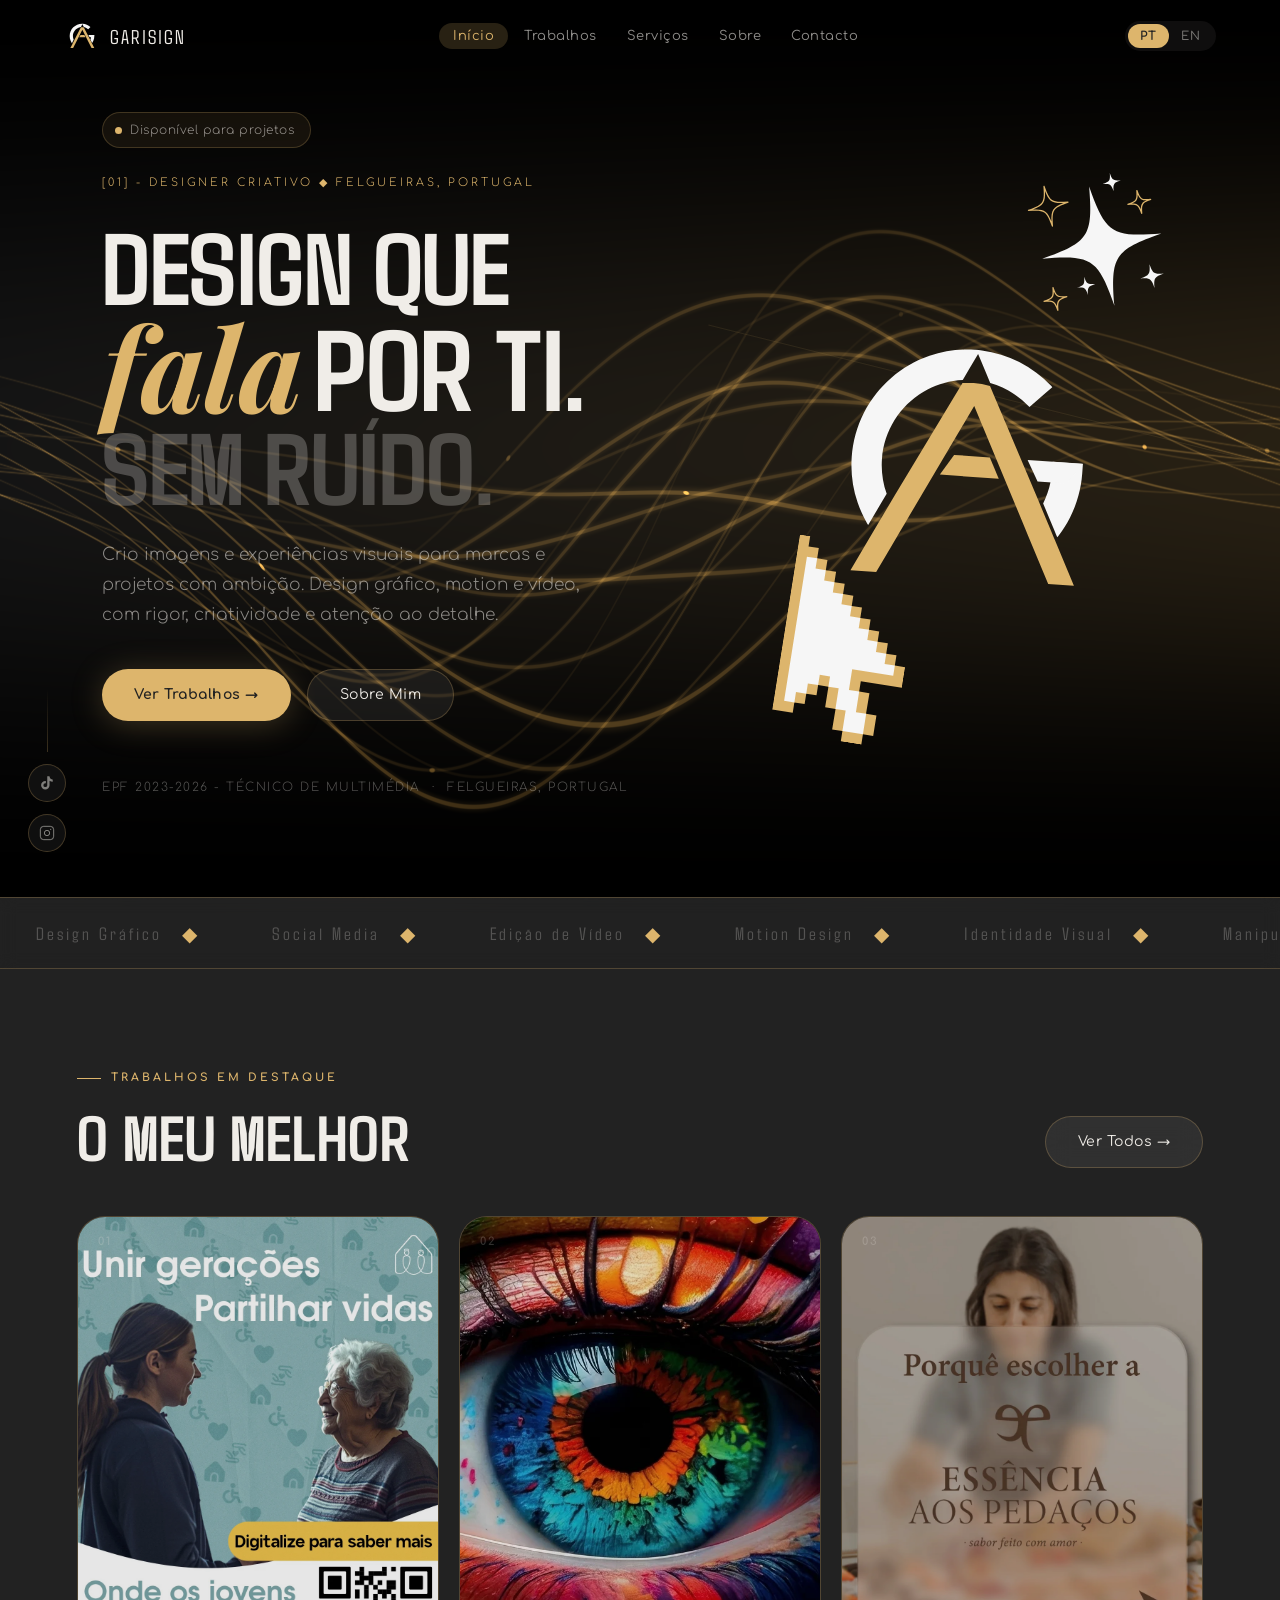
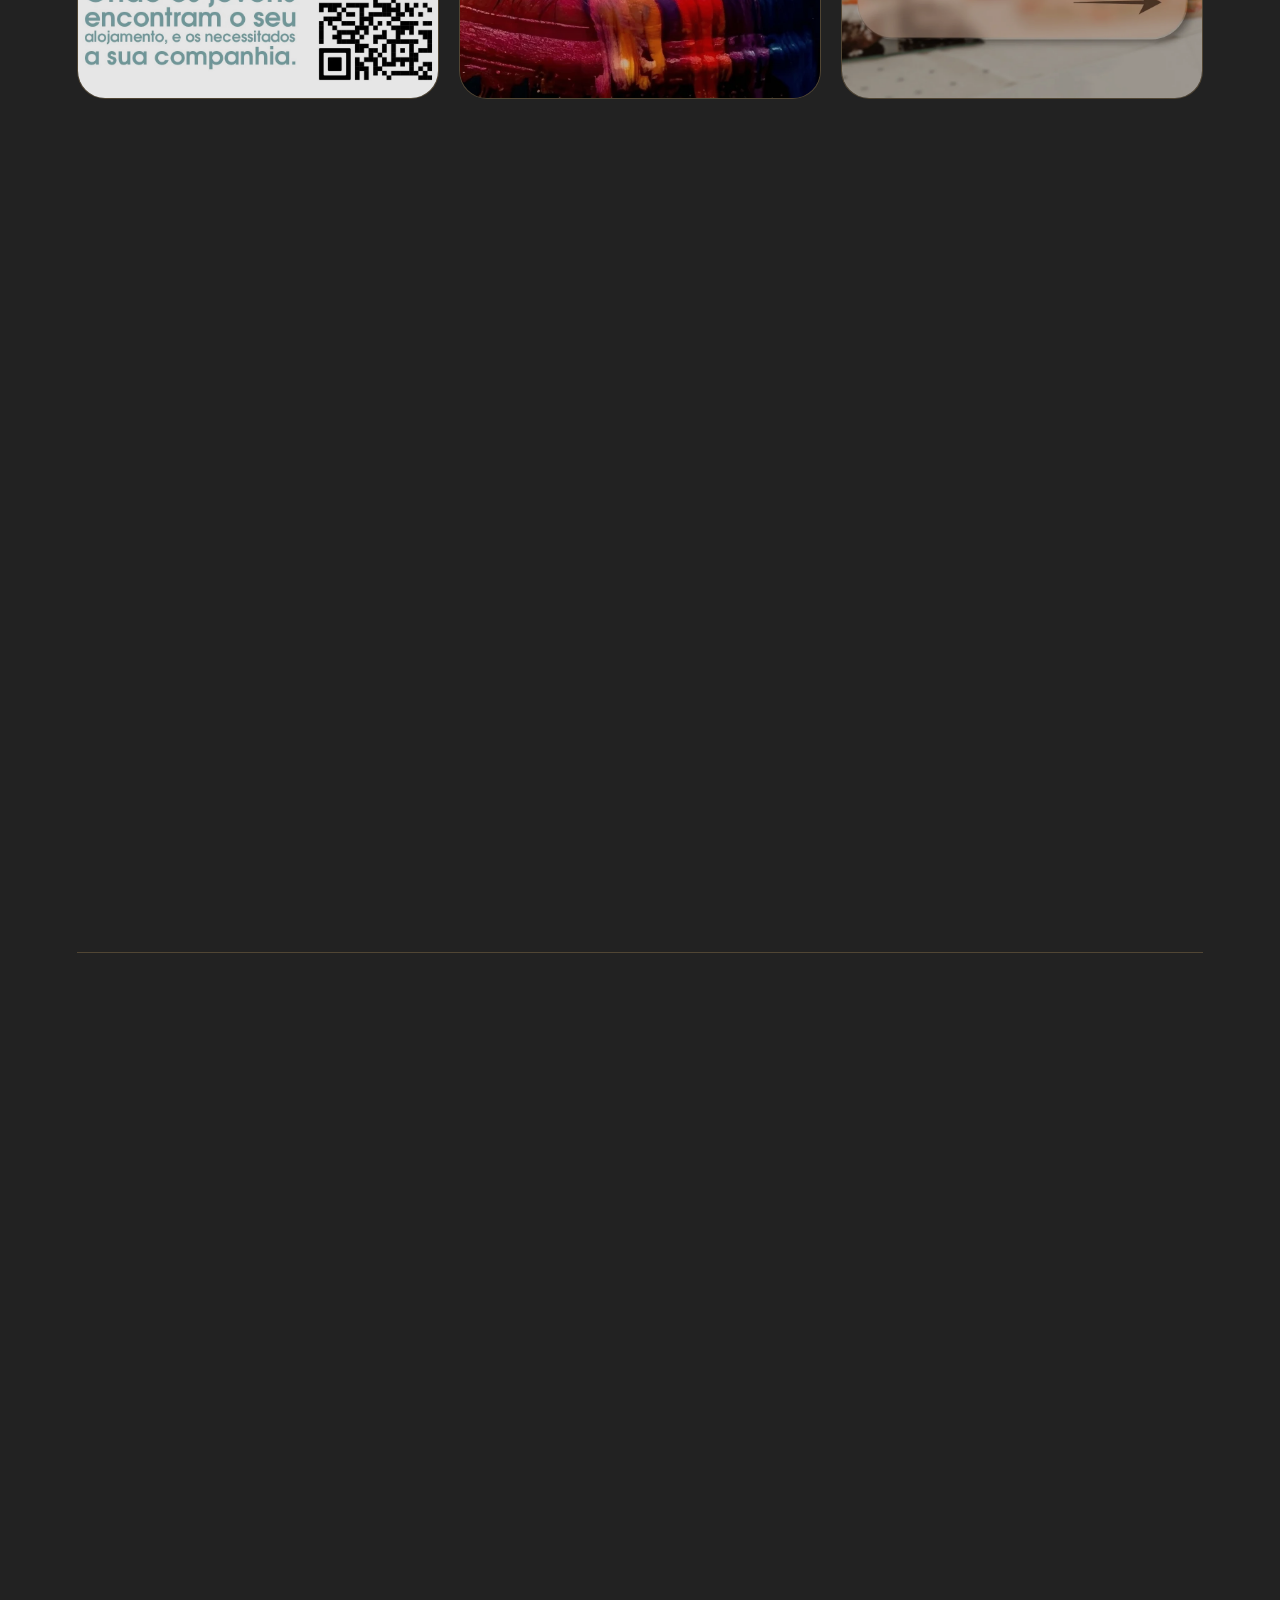
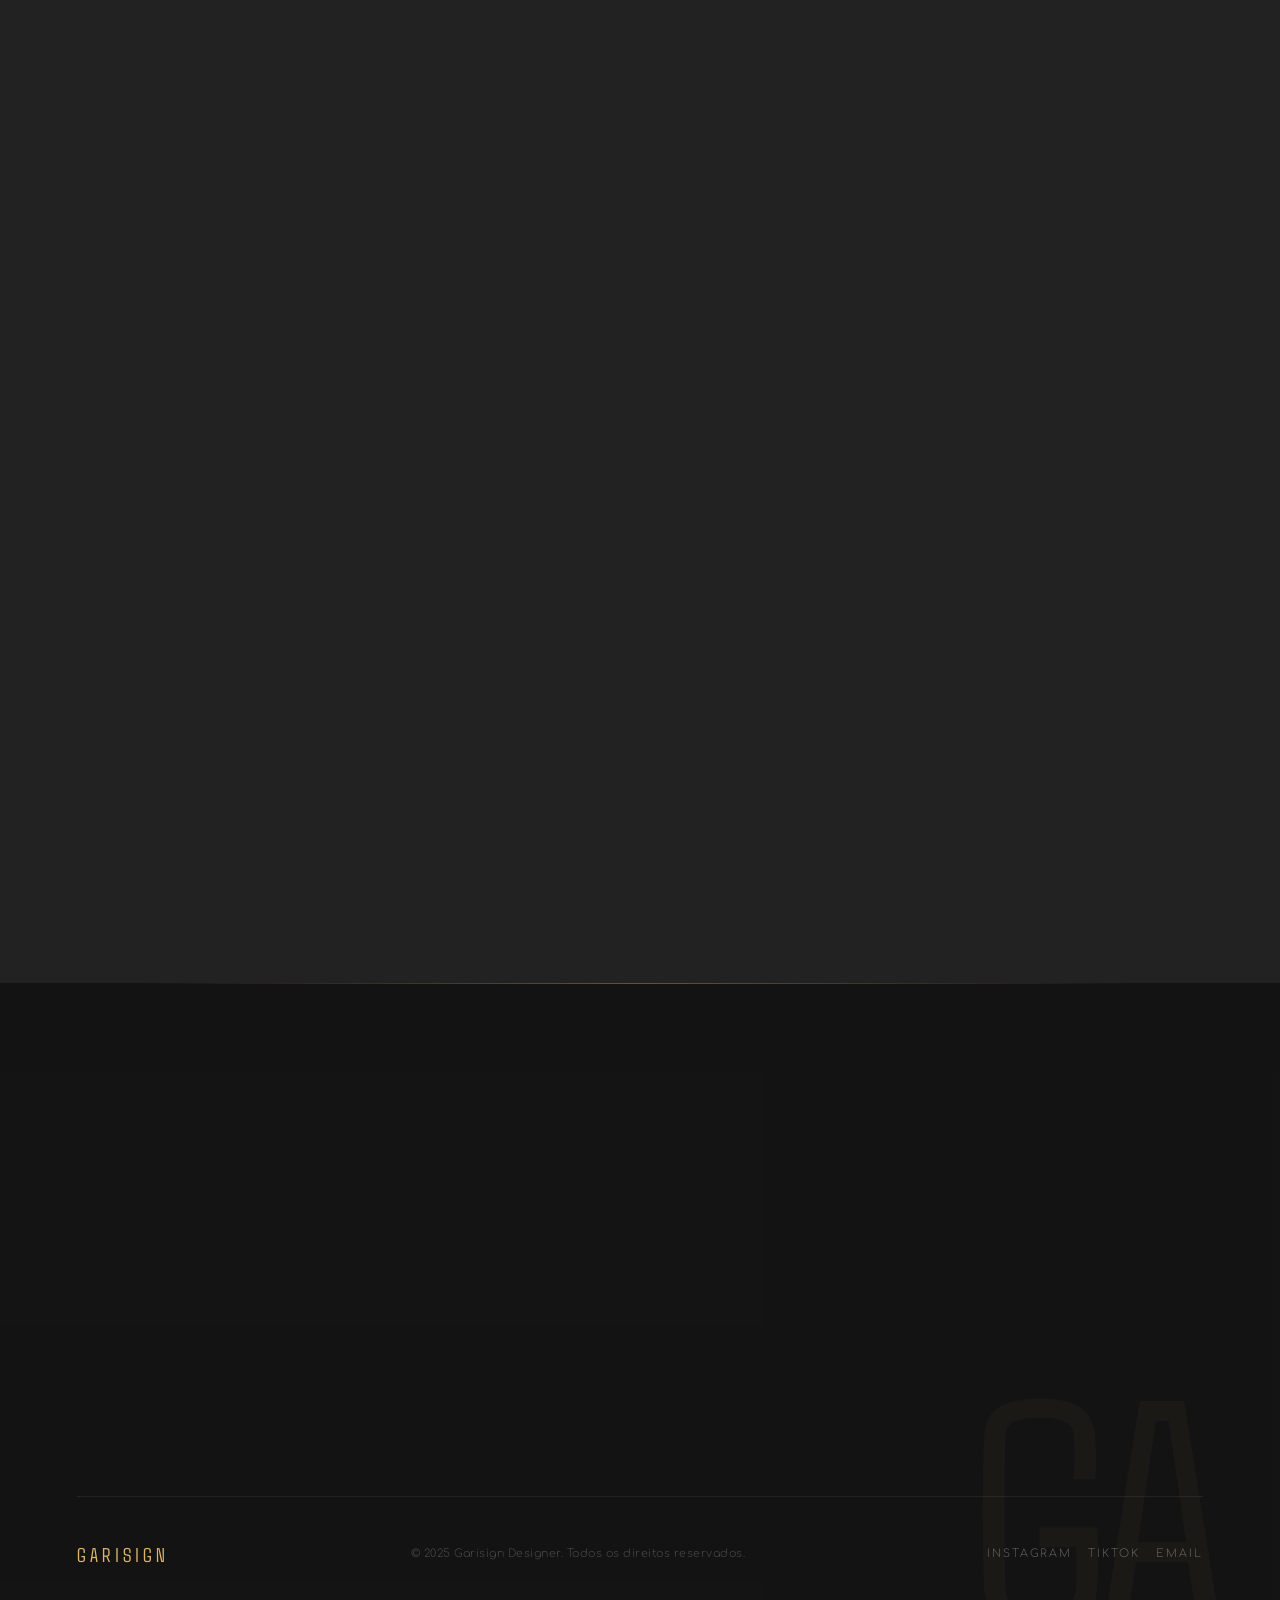
==== index.html @ 48232861 "Add files via upload" ====
<!DOCTYPE html>
<html lang="pt">
<head>
<meta charset="UTF-8">
<meta name="viewport" content="width=device-width, initial-scale=1.0">
<meta name="description" content="Portfolio profissional de Gabriel, designer criativo especializado em identidade visual, motion design, social media e edição de vídeo.">
<meta name="keywords" content="designer criativo, portfolio, motion design, social media, Felgueiras, Portugal, freelancer, Garisign">
<meta name="author" content="Gabriel — Garisign Designer">
<meta name="robots" content="index, follow">
<meta property="og:title" content="Garisign Designer — Portfolio">
<meta property="og:description" content="Portfolio profissional de Gabriel, designer criativo especializado em identidade visual, motion design, social media e edição de vídeo.">
<meta property="og:type" content="website">
<meta property="og:url" content="https://garisign.pt/">
<meta property="og:image" content="og-image.svg">
<meta property="og:locale" content="pt_PT">
<meta property="og:site_name" content="Garisign Designer">
<meta name="twitter:card" content="summary_large_image">
<meta name="twitter:title" content="Garisign Designer — Portfolio">
<meta name="twitter:description" content="Portfolio profissional de Gabriel, designer criativo especializado em identidade visual, motion design, social media e edição de vídeo.">
<meta name="twitter:image" content="og-image.svg">
<script>
  if ('scrollRestoration' in history) {
    history.scrollRestoration = 'manual';
  }
  const _garisignSectionHashes = ['#hero', '#works', '#services', '#about'];
  const _garisignReferrer = document.referrer ? new URL(document.referrer, window.location.href) : null;
  const _garisignFromAnotherPage = _garisignReferrer && _garisignReferrer.pathname !== window.location.pathname;

  if (_garisignSectionHashes.includes(window.location.hash) && _garisignFromAnotherPage) {
    window.__garisignInitialHash = window.location.hash;
  } else if (_garisignSectionHashes.includes(window.location.hash)) {
    history.replaceState(null, '', window.location.pathname + window.location.search);
  }
  window.scrollTo(0, 0);
</script>
<link rel="canonical" href="https://garisign.pt/">
<link rel="icon" type="image/svg+xml" href="img-logotipo-LOGO.svg">
<link rel="apple-touch-icon" href="img-logotipo-LOGO.svg">
<link rel="manifest" href="site.webmanifest">
<title>Garisign Designer — Portfolio</title>
<link rel="preconnect" href="https://fonts.googleapis.com">
<link rel="preconnect" href="https://fonts.gstatic.com" crossorigin>
<link href="https://fonts.googleapis.com/css2?family=Playfair+Display:ital@1&display=swap" rel="stylesheet">
<link rel="stylesheet" href="styles.css">
</head>
<body>

<!-- Scroll Progress -->
<div id="scroll-progress"></div>

<!-- Custom Cursor -->
<div id="cursor"></div>
<div id="cursor-ring"></div>

<!-- Animated BG Canvas -->
<canvas id="bg-canvas"></canvas>
<div class="noise"></div>

<!-- Splash Screen -->
<div id="splash">
  <div class="splash-logo-mark"><img src="img-logotipo-LOGO.svg" alt="Logótipo Garisign"></div>
  <div class="splash-bar-wrap"><div class="splash-bar"></div></div>
  <span class="splash-percent">0%</span>
  <span class="splash-name" data-i18n="splash.name">GARISIGN DESIGNER</span>
</div>

<!-- ------ NAV ------ -->
<nav id="navbar">
  <a href="#hero" class="nav-logo" data-hover>
    <div class="nav-logo-mark"><img src="img-logotipo-LOGO.svg" alt="Logótipo Garisign"></div>
    <span class="nav-logo-text">Garisign</span>
  </a>
  <ul class="nav-links">
    <li><a href="#hero" data-nav class="active" data-i18n="nav.home">Início</a></li>
    <li><a href="#works" data-nav data-i18n="nav.works">Trabalhos</a></li>
    <li><a href="#services" data-nav data-i18n="nav.services">Serviços</a></li>
    <li><a href="#about" data-nav data-i18n="nav.about">Sobre</a></li>
    <li><a href="contacto.html" data-nav data-i18n="nav.contact">Contacto</a></li>
  </ul>
  <div class="nav-right">
    <div class="lang-toggle">
      <button type="button" class="lang-btn active" data-lang="pt" id="btn-pt">PT</button>
      <button type="button" class="lang-btn" data-lang="en" id="btn-en">EN</button>
    </div>
    <button type="button" id="nav-toggle" class="nav-toggle" aria-label="Menu" onclick="toggleMenu()">
      <span></span><span></span><span></span>
    </button>
  </div>
</nav>

<!-- Mobile Menu -->
<div id="mobile-menu" class="mobile-menu" aria-hidden="true">
  <ul>
    <li><a href="#hero" onclick="toggleMenu()" data-i18n="nav.home">Início</a></li>
    <li><a href="#works" onclick="toggleMenu()" data-i18n="nav.works">Trabalhos</a></li>
    <li><a href="#services" onclick="toggleMenu()" data-i18n="nav.services">Serviços</a></li>
    <li><a href="#about" onclick="toggleMenu()" data-i18n="nav.about">Sobre</a></li>
    <li><a href="contacto.html" onclick="toggleMenu()" data-i18n="nav.contact">Contacto</a></li>
  </ul>
  <div class="lang-toggle">
    <button type="button" class="lang-btn active" data-lang="pt">PT</button>
    <button type="button" class="lang-btn" data-lang="en">EN</button>
  </div>
</div>

<!-- Floating Socials -->
<div class="social-float">
  <a href="https://tiktok.com/@garisign_designer" target="_blank" rel="noopener noreferrer" class="social-btn" aria-label="TikTok" data-hover>
    <svg viewBox="0 0 24 24" fill="currentColor"><path d="M19.59 6.69a4.83 4.83 0 01-3.77-4.25V2h-3.45v13.67a2.89 2.89 0 01-2.88 2.5 2.89 2.89 0 01-2.89-2.89 2.89 2.89 0 012.89-2.89c.28 0 .54.04.79.1V9.01a6.33 6.33 0 00-.79-.05 6.34 6.34 0 00-6.34 6.34 6.34 6.34 0 006.34 6.34 6.34 6.34 0 006.33-6.34V8.69a8.18 8.18 0 004.77 1.52V6.79a4.85 4.85 0 01-1-.1z"/></svg>
  </a>
  <a href="https://instagram.com/garisign.designer" target="_blank" rel="noopener noreferrer" class="social-btn" aria-label="Instagram" data-hover>
    <svg viewBox="0 0 24 24" fill="none" stroke="currentColor" stroke-width="1.5"><rect x="2" y="2" width="20" height="20" rx="5"/><circle cx="12" cy="12" r="4"/><circle cx="17.5" cy="6.5" r="1" fill="currentColor" stroke="none"/></svg>
  </a>
</div>

<!-- ------ HERO ------ -->
<section id="hero">
  <canvas id="hero-shader-canvas" aria-hidden="true"></canvas>
  <div class="hero-grid">
    <div class="hero-content">
      <div class="hero-badge reveal hero-badge-delay">
        <span class="hero-badge__dot"></span>
        <span data-i18n="hero.badge">Disponível para projetos</span>
      </div>
      <p class="hero-eyebrow reveal hero-eyebrow-delay" data-i18n="hero.eyebrow">[01] — DESIGNER CRIATIVO · FELGUEIRAS, PORTUGAL</p>
      <h1 class="hero-title">
        <div class="hero-title-line hero-title-line-1 reveal hero-title-line-1-delay" data-i18n="hero.titleLine1">Design que</div>
        <div class="hero-title-line hero-title-line-2 reveal hero-title-line-2-delay" data-i18n-html="hero.titleLine2"><span class="hero-title-italic">fala</span><span class="hero-title-regular"> por ti.</span></div>
        <div class="hero-title-line hero-title-line-3 reveal hero-title-line-3-delay" data-i18n="hero.titleLine3">sem ruído.</div>
      </h1>
      <p class="hero-desc reveal hero-desc-delay" data-i18n="hero.desc">Crio imagens e experiências visuais para marcas e projetos com ambição. Design gráfico, motion e vídeo — com rigor, criatividade e atenção ao detalhe.</p>
      <div class="hero-ctas reveal hero-ctas-delay">
        <a href="#works" class="btn-primary" data-hover data-i18n="hero.cta.works">Ver Trabalhos —</a>
        <a href="#about" class="btn-outline" data-hover data-i18n="hero.cta.about">Sobre Mim</a>
      </div>
      <div class="hero-stats reveal hero-stats-delay">
        <span data-i18n="hero.stats.distinction">EPF 2023-2026 — Técnico de Multimédia</span>
        <span class="hero-stat-separator">·</span>
        <span data-i18n="hero.stats.location">Felgueiras, Portugal</span>
      </div>
    </div>
    <div class="hero-visual reveal hero-visual-delay">
      <div class="hero-visual-wrap">
        <div class="hero-visual-line"></div>
        <div class="hero-visual-layer hero-visual-layer--large" data-hover>
          <div class="hero-layer-tilt">
            <img src="img-logotipo-LOGO.svg" alt="Logótipo Garisign" class="hero-layer-img">
          </div>
        </div>
        <div class="hero-visual-layer hero-visual-layer--medium" data-hover>
          <div class="hero-layer-tilt">
            <img src="img-outros-estrelas.svg" alt="" class="hero-layer-img" aria-hidden="true">
          </div>
        </div>
        <div class="hero-visual-layer hero-visual-layer--small" data-hover>
          <div class="hero-layer-tilt">
            <img src="img-outros-cursor.svg" alt="" class="hero-layer-img" aria-hidden="true">
          </div>
        </div>
      </div>
    </div>
  </div>
</section>

<!-- ------ MARQUEE ------ -->
<div class="marquee-section">
  <div class="marquee-track" id="marquee-track"></div>
</div>

<!-- ------ WORKS ------ -->
<section id="works">
  <div class="section-header">
    <div>
      <p class="section-label reveal"><span data-i18n="works.label">Trabalhos em Destaque</span></p>
      <h2 class="reveal reveal-delay-1" data-i18n="works.title">O Meu Melhor</h2>
    </div>
    <a href="trabalhos.html" class="btn-outline reveal reveal-delay-2" data-hover data-i18n="works.viewAll">Ver Todos →</a>
  </div>
  <div class="works-grid">
    <a href="trabalhos.html#reconge" class="work-card work-card--reconge glass-card reveal" data-hover>
      <span class="work-num">01</span>
      <img src="Reconge-Images-post 1.webp" alt="RECONGE — Identidade Visual PAP 2026" loading="lazy" class="work-img">
      <div class="work-overlay">
        <p class="work-tag">Branding · PAP 2026</p>
        <p class="work-title">RECONGE</p>
      </div>
    </a>
    <a href="trabalhos.html#crdesign" class="work-card work-card--crdesign glass-card reveal reveal-delay-1" data-hover>
      <span class="work-num">02</span>
      <img src="Website CR-img-Imagem inicial.webp" alt="CR Design — Website Institucional" loading="lazy" class="work-img">
      <div class="work-overlay">
        <p class="work-tag">Website · Freelance · 2026</p>
        <p class="work-title">CR Design</p>
      </div>
    </a>
    <a href="trabalhos.html#eap" class="work-card glass-card reveal reveal-delay-2" data-hover>
      <span class="work-num">03</span>
      <img src="EAP-Prancheta 1.webp" alt="Essência Aos Pedaços — Social Media Instagram" loading="lazy" class="work-img">
      <div class="work-overlay">
        <p class="work-tag">Social Media · Instagram</p>
        <p class="work-title">Essência Aos Pedaços</p>
      </div>
    </a>
    <a href="trabalhos.html#gallery" class="work-card glass-card reveal reveal-delay-3" data-hover>
      <span class="work-num">04</span>
      <img src="img-works-Posters  fashion e stores-natal.webp" alt="Fashion & Stores — Campanha de Natal" loading="lazy" class="work-img">
      <div class="work-overlay">
        <p class="work-tag">Fashion & Stores</p>
        <p class="work-title">Ver Galeria →</p>
      </div>
    </a>
  </div>
</section>

<!-- ------ SERVICES ------ -->
<section id="services">
  <p class="section-label reveal"><span data-i18n="services.label">O Que Faço</span></p>
  <h2 class="reveal reveal-delay-1" data-i18n="services.title">Serviços</h2>
  <div class="services-rows">
    <div class="service-row reveal">
      <span class="service-row__num">01</span>
      <h3 class="service-row__title" data-i18n="services.graphic">Design Gráfico</h3>
      <span class="service-row__arrow">→</span>
    </div>
    <div class="service-row reveal reveal-delay-1">
      <span class="service-row__num">02</span>
      <h3 class="service-row__title" data-i18n="services.social">Social Media</h3>
      <span class="service-row__arrow">→</span>
    </div>
    <div class="service-row reveal reveal-delay-2">
      <span class="service-row__num">03</span>
      <h3 class="service-row__title" data-i18n="services.video">Edição de Vídeo</h3>
      <span class="service-row__arrow">→</span>
    </div>
    <div class="service-row reveal reveal-delay-3">
      <span class="service-row__num">04</span>
      <h3 class="service-row__title" data-i18n="services.motion">Motion Design</h3>
      <span class="service-row__arrow">→</span>
    </div>
    <div class="service-row reveal">
      <span class="service-row__num">05</span>
      <h3 class="service-row__title" data-i18n="services.photo">Edição de Foto</h3>
      <span class="service-row__arrow">→</span>
    </div>
    <div class="service-row reveal reveal-delay-1">
      <span class="service-row__num">06</span>
      <h3 class="service-row__title" data-i18n="services.sports">Web Design</h3>
      <span class="service-row__arrow">→</span>
    </div>
  </div>
</section>

<!-- ------ ABOUT ------ -->
<section id="about">
  <div class="about-visual reveal">
    <div class="about-frame">
      <img class="about-monogram" src="img-logotipo-LOGO.svg" alt="Logótipo Garisign" loading="lazy">
    </div>
    <div class="about-stats">
      <div class="astat"><span class="astat-num">6+</span><span class="astat-label" data-i18n="stats.services">Serviços</span></div>
      <div class="astat"><span class="astat-num">∞</span><span class="astat-label" data-i18n="stats.creativity">Criatividade</span></div>
      <div class="astat"><span class="astat-num">100%</span><span class="astat-label" data-i18n="stats.dedication">Dedicação</span></div>
    </div>
  </div>
  <div id="about-text" class="reveal reveal-delay-2">
    <p class="section-label"><span data-i18n="about.label">Sobre Mim</span></p>
    <h2 data-i18n="about.title" data-i18n-html>Olá,<br>sou o Gabriel.</h2>
    <p style="margin-top:20px;" data-i18n="about.p1">Sou um designer português de 18 anos, formado na Escola Profissional de Felgueiras. Tenho um olho e uma paixão imensa pelo design criativo — especialmente design gráfico, social media, edição de vídeo e motion design.</p>
    <p data-i18n="about.p2">Destaco-me pela escuta ativa, respeito pelo feedback e compromisso com cada entrega.</p>
    <ul class="offer-list">
      <li><span data-i18n="about.highlight.1">Escuta ativa e comunicação profissional em cada fase</span></li>
      <li><span data-i18n="about.highlight.2">Metodologia clara e transparente, focada nos objetivos do cliente</span></li>
      <li><span data-i18n="about.highlight.3">Desde posters impactantes a identidade visual completa</span></li>
      <li><span data-i18n="about.highlight.4">Adaptabilidade a diferentes contextos e equipas</span></li>
    </ul>
    <div class="about-actions">
      <a href="sobre.html" class="btn-about-cta" data-hover data-i18n="about.more">Ver Mais Sobre Mim →</a>
    </div>
  </div>
</section>

<!-- ------ SITE FOOTER (CTA + FOOTER) ------ -->
<section class="site-footer">
  <div class="site-footer__decal">GA</div>
  <div class="site-footer__top reveal">
    <div class="site-footer__intro">
      <p class="section-label"><span data-i18n="siteFooter.label">[04] — CONTACTO</span></p>
      <h2 class="site-footer__title" data-i18n-html="siteFooter.title">Vamos criar<br>algo que<br>fica na <span class="site-footer-title-italic">memória.</span></h2>
    </div>
    <div class="site-footer__contact">
      <a href="mailto:garisign2025@gmail.com" class="site-footer__email">garisign2025@gmail.com</a>
      <p class="site-footer__text" data-i18n="siteFooter.location">Felgueiras, Portugal — disponível remotamente</p>
      <p class="site-footer__text site-footer__text--muted" data-i18n="siteFooter.areas">Design Gráfico · Motion Design · Edição de Vídeo</p>
      <a href="contacto.html" class="btn-primary" data-hover data-i18n="siteFooter.button">Ver Contacto →</a>
    </div>
  </div>
  <hr class="site-footer__separator">
  <div class="site-footer__bottom">
    <a href="index.html" class="site-footer__logo">GARISIGN</a>
    <p class="site-footer__copy" data-i18n="footer.copy">© 2025 Garisign Designer. Todos os direitos reservados.</p>
    <div class="site-footer__links">
      <a href="https://instagram.com/garisign.designer" target="_blank" rel="noopener noreferrer">INSTAGRAM</a>
      <a href="https://tiktok.com/@garisign_designer" target="_blank" rel="noopener noreferrer">TIKTOK</a>
      <a href="mailto:garisign2025@gmail.com">EMAIL</a>
    </div>
  </div>
</section>

<script src="translations.js" defer></script>
<script src="script.js" defer></script>
<script src="hero-shader.js" defer></script>
<script src="hero-drag.js" defer></script>
</body>
</html>
---- styles.css ----
/* â”€â”€ LOCAL FONTS â”€â”€ */
@font-face {
  font-family: 'Agdasima';
  src: url('Agdasima-Regular.ttf') format('truetype');
  font-weight: 400;
  font-style: normal;
  font-display: swap;
}
@font-face {
  font-family: 'Agdasima';
  src: url('Agdasima-Bold.ttf') format('truetype');
  font-weight: 700;
  font-style: normal;
  font-display: swap;
}
@font-face {
  font-family: 'Comfortaa';
  src: url('Comfortaa-Light.ttf') format('truetype');
  font-weight: 300;
  font-style: normal;
  font-display: swap;
}
@font-face {
  font-family: 'Comfortaa';
  src: url('Comfortaa-Regular.ttf') format('truetype');
  font-weight: 400;
  font-style: normal;
  font-display: swap;
}
@font-face {
  font-family: 'Comfortaa';
  src: url('Comfortaa-Medium.ttf') format('truetype');
  font-weight: 500;
  font-style: normal;
  font-display: swap;
}
@font-face {
  font-family: 'Comfortaa';
  src: url('Comfortaa-Bold.ttf') format('truetype');
  font-weight: 700;
  font-style: normal;
  font-display: swap;
}

  /* â”€â”€ RESET & BASE â”€â”€ */
  *, *::before, *::after { box-sizing: border-box; margin: 0; padding: 0; }
  :root {
    --cream: #f0ede8;
    --gold: #ddb56c;
    --gold-dim: rgba(221,181,108,0.18);
    --gold-glow: rgba(221,181,108,0.35);
    --dark: #222222;
    --dark-mid: #2e2e2e;
    --glass: rgba(34,34,34,0.45);
    --glass-light: rgba(240,237,232,0.07);
    --glass-border: rgba(221,181,108,0.25);
    --glass-border-hover: rgba(221,181,108,0.55);
    --radius: 18px;
    --radius-lg: 28px;
    --nav-h: 72px;
    --transition: 0.4s cubic-bezier(0.16,1,0.3,1);
    scroll-behavior: smooth;
  }
  html { font-size: 16px; cursor: none; }
  body {
    background: var(--dark);
    color: var(--cream);
    font-family: 'Comfortaa', sans-serif;
    font-weight: 300;
    line-height: 1.7;
    overflow-x: hidden;
  }
  ::selection { background: var(--gold); color: var(--dark); }

  /* â”€â”€ SCROLL PROGRESS â”€â”€ */
  #scroll-progress {
    position: fixed; top: 0; left: 0; height: 2px;
    background: linear-gradient(90deg, var(--gold), #f0c070);
    z-index: 9999; width: 0%; transition: width 0.1s linear;
    box-shadow: 0 0 8px var(--gold-glow);
  }

  /* â”€â”€ CUSTOM CURSOR â”€â”€ */
  #cursor, #cursor-ring {
    position: fixed; border-radius: 50%; pointer-events: none;
    z-index: 9998; transform: translate(-50%,-50%);
    transition: opacity 0.3s;
  }
  #cursor {
    width: 10px; height: 10px;
    background: var(--gold);
    box-shadow: 0 0 10px var(--gold-glow);
    transition: transform 0.08s linear, opacity 0.3s, width 0.2s, height 0.2s, background 0.2s;
  }
  #cursor-ring {
    width: 36px; height: 36px;
    border: 1.5px solid var(--gold);
    opacity: 0.5;
    transition: transform 0.18s cubic-bezier(0.16,1,0.3,1), opacity 0.3s, width 0.25s, height 0.25s;
  }
  body.cursor-hover #cursor { width: 16px; height: 16px; background: var(--gold); }
  body.cursor-hover #cursor-ring { width: 56px; height: 56px; opacity: 0.3; }

  /* â”€â”€ ANIMATED BACKGROUND â”€â”€ */
  #bg-canvas {
    position: fixed; inset: 0; z-index: 0;
    pointer-events: none;
  }

  /* â”€â”€ NOISE OVERLAY â”€â”€ */
  .noise {
    position: fixed; inset: 0; z-index: 1; pointer-events: none;
    background-image: url("data:image/svg+xml,%3Csvg viewBox='0 0 256 256' xmlns='http://www.w3.org/2000/svg'%3E%3Cfilter id='noise'%3E%3CfeTurbulence type='fractalNoise' baseFrequency='0.9' numOctaves='4' stitchTiles='stitch'/%3E%3C/filter%3E%3Crect width='100%25' height='100%25' filter='url(%23noise)' opacity='0.04'/%3E%3C/svg%3E");
    opacity: 0.45;
  }

  /* â”€â”€ SPLASH â”€â”€ */
  #splash {
    position: fixed; inset: 0; z-index: 9997;
    background: var(--dark);
    display: flex; flex-direction: column; align-items: center; justify-content: center; gap: 18px;
    transition: opacity 0.7s var(--transition), visibility 0.7s;
  }
  #splash.gone { opacity: 0; visibility: hidden; pointer-events: none; }
  .splash-logo-mark {
    width: 80px; height: 80px;
    display: flex; align-items: center; justify-content: center;
    position: relative;
    animation: splash-logo-reveal 1.1s cubic-bezier(0.16,1,0.3,1) forwards;
    opacity: 0;
    transform: translateY(14px) scale(0.88);
    margin-bottom: 10px;
  }
  .splash-logo-mark::before {
    content: '';
    position: absolute;
    width: 128px; height: 128px;
    border-radius: 50%;
    background: radial-gradient(circle, rgba(221,181,108,0.34) 0%, rgba(221,181,108,0.16) 34%, rgba(221,181,108,0) 68%);
    filter: blur(8px);
    opacity: 0;
    transform: scale(0.72);
    animation: splash-glow 1.8s 0.18s ease-in-out infinite alternate;
  }
  .splash-logo-mark span {
    font-family: 'Agdasima', sans-serif;
    font-size: 28px; color: var(--gold); letter-spacing: 2px;
  }
  @keyframes splash-logo-reveal {
    0% { opacity: 0; transform: translateY(18px) scale(0.82); filter: blur(10px); }
    58% { opacity: 1; transform: translateY(-3px) scale(1.035); filter: blur(0); }
    100% { opacity: 1; transform: translateY(0) scale(1); filter: blur(0); }
  }
  @keyframes splash-glow {
    from { opacity: 0.48; transform: scale(0.78); }
    to { opacity: 0.88; transform: scale(1); }
  }
  .splash-bar-wrap {
    width: 200px; height: 1px; background: rgba(240,237,232,0.12); border-radius: 2px; overflow: hidden;
  }
  .splash-bar {
    height: 100%; width: 0%; background: var(--gold);
    transition: width 0.12s linear;
  }
  .splash-percent {
    min-height: 15px;
    font-family: 'Comfortaa', sans-serif;
    font-size: 11px;
    font-weight: 600;
    letter-spacing: 2px;
    color: rgba(221,181,108,0.72);
    font-variant-numeric: tabular-nums;
  }
  .splash-name {
    font-family: 'Agdasima', sans-serif; text-transform: uppercase; letter-spacing: 5px; font-size: 13px; color: rgba(240,237,232,0.35);
    animation: splash-name-reveal 0.9s 0.42s cubic-bezier(0.16,1,0.3,1) both;
  }
  @keyframes splash-name-reveal {
    from { opacity: 0; transform: translateY(8px); letter-spacing: 8px; }
    to { opacity: 1; transform: translateY(0); letter-spacing: 5px; }
  }

  /* â”€â”€ NAV â”€â”€ */
  nav {
    position: fixed; top: 0; left: 0; right: 0;
    height: var(--nav-h); z-index: 100;
    display: flex; align-items: center; justify-content: space-between;
    padding: 0 clamp(24px, 5vw, 72px);
    transition: background 0.5s, backdrop-filter 0.5s, border-color 0.5s;
    border-bottom: 1px solid transparent;
  }
  nav.scrolled {
    background: rgba(34,34,34,0.75);
    backdrop-filter: blur(24px) saturate(160%);
    -webkit-backdrop-filter: blur(24px) saturate(160%);
    border-color: var(--glass-border);
  }
  .nav-logo { display: flex; align-items: center; gap: 10px; text-decoration: none; }
  .nav-logo-mark {
    width: 36px; height: 36px;
    display: flex; align-items: center; justify-content: center;
    font-family: 'Agdasima', sans-serif; font-size: 14px; color: var(--gold); letter-spacing: 1px;
  }
  .nav-logo-mark img {
    width: 32px; height: 32px; object-fit: contain;
  }
  .nav-logo-text {
    font-family: 'Agdasima', sans-serif; font-size: 20px;
    text-transform: uppercase; color: var(--cream); letter-spacing: 2px;
  }
  .nav-links { display: flex; list-style: none; gap: 2px; }
  .nav-links a {
    text-decoration: none; color: rgba(240,237,232,0.6); font-size: 13px; font-weight: 400;
    letter-spacing: 0.5px; padding: 6px 14px; border-radius: 40px;
    transition: color 0.3s, background 0.3s;
  }
  .nav-links a:hover, .nav-links a.active { color: var(--gold); background: var(--gold-dim); }
  .nav-right { display: flex; align-items: center; gap: 16px; }
  .lang-toggle { display: flex; background: rgba(240,237,232,0.06); border-radius: 40px; padding: 3px; }
  .lang-btn {
    background: none; border: none; cursor: pointer; color: rgba(240,237,232,0.5);
    font-family: 'Comfortaa', sans-serif; font-size: 12px; font-weight: 400;
    padding: 5px 12px; border-radius: 40px; letter-spacing: 1px;
    transition: background 0.25s, color 0.25s;
  }
  .lang-btn.active { background: var(--gold); color: var(--dark); font-weight: 600; }
  .nav-toggle {
    display: none; background: none; border: none; cursor: pointer;
    flex-direction: column; gap: 5px; padding: 4px;
  }
  .nav-toggle span, .nav-toggle::before, .nav-toggle::after {
    content: ''; display: block; width: 22px; height: 1.5px; background: var(--cream);
    border-radius: 2px; transition: var(--transition);
  }

  /* â”€â”€ MOBILE MENU â”€â”€ */
  .mobile-menu {
    position: fixed; inset: 0; z-index: 99;
    background: rgba(34,34,34,0.97); backdrop-filter: blur(32px);
    display: flex; flex-direction: column; align-items: center; justify-content: center;
    opacity: 0; visibility: hidden; transition: opacity 0.4s, visibility 0.4s;
  }
  .mobile-menu.open { opacity: 1; visibility: visible; }
  .mobile-menu ul { list-style: none; text-align: center; }
  .mobile-menu a {
    font-family: 'Agdasima', sans-serif; font-size: clamp(40px,8vw,64px);
    text-transform: uppercase; letter-spacing: 4px; color: var(--cream); text-decoration: none;
    display: block; padding: 10px 0;
    transition: color 0.3s, letter-spacing 0.3s;
  }
  .mobile-menu a:hover { color: var(--gold); letter-spacing: 8px; }

  /* â”€â”€ SOCIAL FLOAT â”€â”€ */
  .social-float {
    position: fixed; left: 28px; bottom: 48px; z-index: 50;
    display: flex; flex-direction: column; gap: 12px;
    align-items: center;
  }
  .social-float::before {
    content: ''; display: block; width: 1px; height: 64px;
    background: linear-gradient(180deg, transparent, var(--glass-border));
  }
  .social-btn {
    width: 38px; height: 38px; border-radius: 50%;
    background: var(--glass); border: 1px solid var(--glass-border);
    backdrop-filter: blur(12px); display: flex; align-items: center; justify-content: center;
    color: rgba(240,237,232,0.5); text-decoration: none;
    transition: color 0.3s, border-color 0.3s, background 0.3s, transform 0.3s;
  }
  .social-btn:hover { color: var(--gold); border-color: var(--gold); transform: translateY(-3px); background: var(--gold-dim); }
  .social-btn svg { width: 16px; height: 16px; }

  /* â”€â”€ SECTIONS SHARED â”€â”€ */
  section { position: relative; z-index: 2; }
  .section-label {
    font-size: 11px; font-weight: 600; letter-spacing: 3px; text-transform: uppercase;
    color: var(--gold); margin-bottom: 16px; display: flex; align-items: center; gap: 10px;
  }
  .section-label::before { content: ''; display: block; width: 24px; height: 1px; background: var(--gold); }

  /* â”€â”€ HERO â”€â”€ */
  #hero {
    position: relative;
    overflow: hidden;
    min-height: calc(100svh - var(--nav-h));
    display: grid; align-items: center;
    padding: calc(var(--nav-h) + 40px) clamp(24px,8vw,120px) 100px;
  }

  #hero-shader-canvas {
    position: absolute;
    inset: 0;
    width: 100%;
    height: 100%;
    z-index: 0;
    pointer-events: none;
    display: block;
  }

  #hero .hero-grid {
    position: relative;
    z-index: 1;
  }

  .hero-grid {
    display: grid;
    grid-template-columns: minmax(0, 1.2fr) minmax(0, 0.8fr);
    gap: 64px;
    align-items: center;
  }

  .hero-content {
    max-width: 700px;
    text-align: left;
  }

  .hero-eyebrow {
    font-size: 11px;
    letter-spacing: 3px;
    text-transform: uppercase;
    color: var(--gold);
    opacity: 0;
    transform: translateY(24px);
    will-change: transform, opacity;
    line-height: 1.2;
  }

  .hero-title {
    margin-top: 28px;
    display: flex;
    flex-direction: column;
    gap: 0;
  }

  .hero-title-line {
    font-family: 'Agdasima', sans-serif;
    text-transform: uppercase;
    line-height: 0.92;
    letter-spacing: -0.5px;
    margin: 0;
    opacity: 0;
    transform: translateY(24px);
    will-change: transform, opacity;
  }

  .hero-title-line-1 {
    font-size: clamp(64px, 8vw, 120px);
    color: var(--cream);
  }

  .hero-title-line-2 {
    font-size: clamp(72px, 9vw, 130px);
    display: flex;
    flex-wrap: wrap;
    gap: 12px;
  }

  .hero-title-italic {
    font-family: 'Playfair Display', serif;
    font-style: italic;
    text-transform: none;
    color: var(--gold);
  }

  .hero-title-regular {
    font-family: 'Agdasima', sans-serif;
    text-transform: uppercase;
    color: var(--cream);
  }

  .hero-title-line-3 {
    font-size: clamp(64px, 8vw, 120px);
    color: rgba(240,237,232,0.25);
  }

  .hero-desc {
    font-size: clamp(14px, 1.4vw, 17px);
    line-height: 1.75;
    color: rgba(240,237,232,0.55);
    max-width: 480px;
    margin-top: 28px;
    opacity: 0;
    transform: translateY(24px);
    will-change: transform, opacity;
  }

  .hero-ctas {
    margin-top: 40px;
    display: flex;
    gap: 16px;
    flex-wrap: wrap;
    align-items: flex-start;
    opacity: 0;
    transform: translateY(24px);
    will-change: transform, opacity;
  }

  .hero-stats {
    margin-top: 56px;
    display: flex;
    flex-wrap: wrap;
    align-items: center;
    gap: 12px;
    color: rgba(240,237,232,0.35);
    font-size: 12px;
    letter-spacing: 1.5px;
    text-transform: uppercase;
    opacity: 0;
    transform: translateY(24px);
    will-change: transform, opacity;
  }

  .hero-stat-separator {
    display: inline-flex;
    color: rgba(240,237,232,0.35);
  }

  .hero-visual {
    position: relative;
    min-height: 520px;
    width: 100%;
    display: grid;
    place-items: center;
    opacity: 0;
    transform: translateX(24px);
    will-change: transform, opacity;
    transition: opacity 0.7s var(--transition), transform 0.7s var(--transition);
  }

  .hero-visual-wrap {
    position: relative;
    width: 100%;
    height: 100%;
    perspective: 900px;
    display: grid;
    place-items: center;
    animation: rotate-slow 8s ease-in-out infinite alternate;
  }

  .hero-visual-line {
    position: absolute;
    top: 38%;
    left: -18%;
    width: 140%;
    height: 1px;
    background: rgba(221,181,108,0.1);
    transform: rotate(14deg);
    pointer-events: none;
  }

  .hero-visual-layer {
    position: absolute;
    cursor: grab;
    transition: filter 0.3s;
  }

  .hero-visual-layer:hover {
    filter: drop-shadow(0 0 14px rgba(221,181,108,0.45));
  }

  .hero-visual-layer.is-dragging {
    cursor: grabbing !important;
    filter: drop-shadow(0 0 28px rgba(221,181,108,0.65)) !important;
  }

  .hero-visual-layer--large {
    width: 300px;
    height: 300px;
    top: 52%;
    left: 48%;
    transform: translate(-50%, -50%) rotate(4deg);
    animation: float-slow 10s ease-in-out infinite alternate;
    cursor: pointer;
  }

  .hero-visual-layer--medium {
    width: 175px;
    height: 175px;
    top: 9%;
    left: 80%;
    transform: translate(-50%, -50%) rotate(-12deg);
    animation: float-medium 8s ease-in-out infinite alternate;
    cursor: pointer;
  }

  .hero-visual-layer--small {
    width: 125px;
    height: 200px;
    top: 86%;
    left: 18%;
    transform: translate(-50%, -50%) rotate(9deg);
    animation: float-fast 6s ease-in-out infinite alternate;
    cursor: pointer;
  }

  .hero-layer-tilt {
    width: 100%;
    height: 100%;
    transition: transform 0.35s cubic-bezier(0.23, 1, 0.32, 1);
  }

  .hero-layer-img {
    width: 100%;
    height: 100%;
    display: block;
    object-fit: contain;
    pointer-events: none;
    user-select: none;
  }

  .hero-eyebrow-delay { transition-delay: 1.9s; }
  .hero-title-line-1-delay { transition-delay: 2.1s; }
  .hero-title-line-2-delay { transition-delay: 2.25s; }
  .hero-title-line-3-delay { transition-delay: 2.4s; }
  .hero-desc-delay { transition-delay: 2.6s; }
  .hero-ctas-delay { transition-delay: 2.8s; }
  .hero-stats-delay { transition-delay: 3s; }
  .hero-visual-delay { transition-delay: 2.2s; }

  /* â”€â”€ HERO BADGE â”€â”€ */
  .hero-badge {
    display: inline-flex;
    align-items: center;
    gap: 8px;
    padding: 7px 16px 7px 12px;
    border-radius: 40px;
    background: rgba(221,181,108,0.08);
    border: 1px solid rgba(221,181,108,0.22);
    font-size: 12px;
    color: rgba(240,237,232,0.6);
    letter-spacing: 0.5px;
    margin-bottom: 28px;
    opacity: 0;
    transform: translateY(24px);
    will-change: transform, opacity;
  }
  .hero-badge__dot {
    width: 7px; height: 7px; border-radius: 50%;
    background: var(--gold); flex-shrink: 0;
    animation: pulse-dot 2.4s ease-in-out infinite;
  }
  @keyframes pulse-dot {
    0%, 100% { opacity: 1; box-shadow: 0 0 0 0 rgba(221,181,108,0.5); }
    60% { opacity: 0.7; box-shadow: 0 0 0 5px rgba(221,181,108,0); }
  }
  .hero-badge-delay { transition-delay: 1.75s; }

  .reveal.visible { opacity: 1; transform: translateY(0) translateX(0); }

  @keyframes float-slow {
    from { transform: translate(calc(-50% + var(--drag-x, 0px)), calc(-50% + var(--drag-y, 0px))) rotate(4deg) translateY(-8px); }
    to   { transform: translate(calc(-50% + var(--drag-x, 0px)), calc(-50% + var(--drag-y, 0px))) rotate(4deg) translateY(10px); }
  }

  @keyframes float-medium {
    from { transform: translate(calc(-50% + var(--drag-x, 0px)), calc(-50% + var(--drag-y, 0px))) rotate(-12deg) translateY(-10px); }
    to   { transform: translate(calc(-50% + var(--drag-x, 0px)), calc(-50% + var(--drag-y, 0px))) rotate(-12deg) translateY(12px); }
  }

  @keyframes float-fast {
    from { transform: translate(calc(-50% + var(--drag-x, 0px)), calc(-50% + var(--drag-y, 0px))) rotate(9deg) translateY(-12px); }
    to   { transform: translate(calc(-50% + var(--drag-x, 0px)), calc(-50% + var(--drag-y, 0px))) rotate(9deg) translateY(14px); }
  }

  @keyframes rotate-slow {
    from { transform: rotate(-1deg); }
    to { transform: rotate(1deg); }
  }

  @media (max-width: 860px) {
    .hero-grid {
      grid-template-columns: 1fr;
    }

    .hero-visual {
      order: -1;
      min-height: 200px;
      height: 200px;
      margin-bottom: 32px;
    }

    .hero-visual-layer--large,
    .hero-visual-layer--medium,
    .hero-visual-layer--small {
      opacity: 0.8;
    }

    .hero-stats {
      gap: 8px;
    }
  }

  /* â”€â”€ BUTTONS â”€â”€ */
  .btn-primary {
    display: inline-flex; align-items: center; gap: 10px;
    padding: 14px 32px; min-height: 44px; border-radius: 60px;
    background: var(--gold); color: var(--dark);
    font-family: 'Comfortaa', sans-serif; font-weight: 600; font-size: 14px; letter-spacing: 0.5px;
    text-decoration: none; border: none; cursor: pointer;
    transition: transform 0.3s, box-shadow 0.3s, background 0.3s;
    box-shadow: 0 4px 32px rgba(221,181,108,0.25);
  }
  .btn-primary:hover { transform: translateY(-2px); box-shadow: 0 8px 48px rgba(221,181,108,0.4); background: #e8c47a; }
  .btn-outline {
    display: inline-flex; align-items: center; gap: 10px;
    padding: 13px 32px; min-height: 44px; border-radius: 60px;
    background: var(--glass-light); border: 1px solid var(--glass-border);
    backdrop-filter: blur(12px); color: var(--cream);
    font-family: 'Comfortaa', sans-serif; font-weight: 400; font-size: 14px; letter-spacing: 0.5px;
    text-decoration: none; cursor: pointer;
    transition: border-color 0.3s, background 0.3s, transform 0.3s;
  }
  .btn-outline:hover { border-color: var(--gold); background: var(--gold-dim); transform: translateY(-2px); }

  .about-actions .btn-primary {
    padding: 16px 38px;
  }

  /* â”€â”€ ABOUT SECTION â€” HERO CTA â”€â”€ */
  .btn-about-cta {
    display: inline-flex;
    align-items: center;
    gap: 12px;
    padding: 22px 52px;
    border-radius: 60px;
    background: var(--gold);
    color: var(--dark);
    font-family: 'Comfortaa', sans-serif;
    font-weight: 700;
    font-size: 17px;
    letter-spacing: 0.3px;
    text-decoration: none;
    border: none;
    cursor: pointer;
    position: relative;
    overflow: hidden;
    box-shadow:
      0 0 0 0 rgba(221,181,108,0.55),
      0 10px 50px rgba(221,181,108,0.38);
    animation: about-cta-pulse 2.8s ease-in-out infinite;
    transition: transform 0.35s cubic-bezier(0.34,1.56,0.64,1),
                box-shadow 0.35s,
                background 0.3s;
  }

  .btn-about-cta::before {
    content: '';
    position: absolute;
    top: 0;
    left: -80%;
    width: 55%;
    height: 100%;
    background: linear-gradient(90deg, transparent, rgba(255,255,255,0.3), transparent);
    animation: about-cta-shimmer 3.2s ease-in-out infinite;
    pointer-events: none;
  }

  .btn-about-cta:hover {
    transform: translateY(-4px) scale(1.03);
    background: #e8c47a;
    box-shadow:
      0 0 0 10px rgba(221,181,108,0.1),
      0 20px 70px rgba(221,181,108,0.55);
  }

  .btn-about-cta:focus-visible {
    outline: 2px solid var(--gold);
    outline-offset: 4px;
  }

  .btn-about-cta:active {
    transform: scale(0.97) translateY(0);
  }

  @keyframes about-cta-pulse {
    0%, 100% {
      box-shadow:
        0 0 0 0 rgba(221,181,108,0.5),
        0 10px 50px rgba(221,181,108,0.35);
    }
    50% {
      box-shadow:
        0 0 0 14px rgba(221,181,108,0),
        0 10px 50px rgba(221,181,108,0.55);
    }
  }

  @keyframes about-cta-shimmer {
    0%     { left: -80%; }
    55%, 100% { left: 130%; }
  }

  .site-footer {
    position: relative;
    overflow: hidden;
    background: rgba(20,20,20,0.95);
    padding: clamp(80px, 10vw, 140px) clamp(24px, 6vw, 100px) 48px;
  }

  .site-footer::before {
    content: '';
    position: absolute;
    top: 0;
    left: 50%;
    transform: translateX(-50%);
    width: calc(100% - 48px);
    max-width: 1000px;
    height: 1px;
    background: linear-gradient(90deg, transparent, rgba(221,181,108,0.4), transparent);
    pointer-events: none;
  }

  .site-footer__decal {
    position: absolute;
    bottom: -40px;
    right: clamp(24px, 5vw, 80px);
    font-family: 'Agdasima', sans-serif;
    font-size: clamp(200px, 25vw, 340px);
    color: rgba(221,181,108,0.04);
    pointer-events: none;
    user-select: none;
    line-height: 1;
    letter-spacing: -10px;
  }

  .site-footer__top {
    display: grid;
    grid-template-columns: repeat(2, minmax(0, 1fr));
    gap: 48px;
    position: relative;
    z-index: 1;
  }

  .site-footer__intro {
    max-width: 640px;
  }

  .site-footer__title {
    font-family: 'Agdasima', sans-serif;
    text-transform: uppercase;
    font-size: clamp(48px, 6vw, 96px);
    line-height: 0.95;
    color: var(--cream);
    margin: 18px 0 0;
    word-break: break-word;
  }

  .site-footer-title-italic {
    font-family: 'Playfair Display', serif;
    font-style: italic;
    color: var(--gold);
  }

  .site-footer__contact {
    display: flex;
    flex-direction: column;
    justify-content: center;
    gap: 16px;
    position: relative;
    z-index: 1;
  }

  .site-footer__email {
    font-size: 15px;
    color: var(--gold);
    font-weight: 600;
    text-decoration: none;
  }

  .site-footer__email:hover {
    text-decoration: underline;
  }

  .site-footer__text {
    margin: 0;
    font-size: 13px;
    line-height: 1.8;
    color: rgba(240,237,232,0.45);
  }

  .site-footer__text--muted {
    color: rgba(240,237,232,0.35);
  }

  .site-footer__separator {
    width: 100%;
    height: 1px;
    margin: 56px 0 40px;
    border: none;
    background: rgba(240,237,232,0.07);
  }

  .site-footer__bottom {
    display: flex;
    align-items: center;
    justify-content: space-between;
    flex-wrap: wrap;
    gap: 16px;
    position: relative;
    z-index: 1;
  }

  .site-footer__logo {
    font-family: 'Agdasima', sans-serif;
    font-size: 20px;
    letter-spacing: 4px;
    color: var(--gold);
    text-decoration: none;
  }

  .site-footer__copy {
    margin: 0;
    font-size: 11px;
    color: rgba(240,237,232,0.25);
    letter-spacing: 0.5px;
  }

  .site-footer__links {
    display: flex;
    flex-wrap: wrap;
    gap: 16px;
  }

  .site-footer__links a {
    font-size: 11px;
    letter-spacing: 2px;
    text-transform: uppercase;
    color: rgba(240,237,232,0.35);
    text-decoration: none;
    transition: color 0.25s;
  }

  .site-footer__links a:hover {
    color: var(--gold);
  }

  @media (max-width: 900px) {
    .site-footer__top {
      grid-template-columns: 1fr;
    }
  }

  @media (max-width: 600px) {
    .site-footer__bottom {
      flex-direction: column;
      align-items: flex-start;
    }
  }

  /* WHY BADGES */
  .hero-why { display: flex; flex-wrap: wrap; gap: 10px; justify-content: center; margin-top: 52px; opacity: 0; animation: fade-up 0.8s 2.6s forwards; }
  .why-badge {
    display: flex; align-items: center; gap: 8px;
    padding: 8px 16px; border-radius: 40px;
    background: var(--glass-light); border: 1px solid var(--glass-border);
    backdrop-filter: blur(12px); font-size: 13px; font-weight: 300; color: rgba(240,237,232,0.7);
  }
  .why-badge .dot { width: 6px; height: 6px; border-radius: 50%; background: var(--gold); flex-shrink: 0; }

  /* â”€â”€ GLASS CARD â”€â”€ */
  .glass-card {
    background: var(--glass);
    border: 1px solid var(--glass-border);
    backdrop-filter: blur(24px) saturate(140%);
    -webkit-backdrop-filter: blur(24px) saturate(140%);
    border-radius: var(--radius-lg);
    transition: border-color 0.35s, transform 0.35s, box-shadow 0.35s;
  }
  .glass-card:hover {
    border-color: var(--glass-border-hover);
    transform: translateY(-4px);
    box-shadow: 0 16px 64px rgba(221,181,108,0.12);
  }

  /* â”€â”€ WORKS SECTION â”€â”€ */
  #works { padding: 100px clamp(24px,6vw,100px); }
  #works .section-header { display: flex; align-items: flex-end; justify-content: space-between; margin-bottom: 48px; flex-wrap: wrap; gap: 16px; }
  #works h2, #services h2, #about-text h2 {
    font-family: 'Agdasima', sans-serif;
    text-transform: uppercase;
    font-size: clamp(40px,5vw,72px); line-height: 1; letter-spacing: 1px; color: var(--cream);
  }
  .works-grid { display: grid; grid-template-columns: repeat(auto-fill, minmax(300px,1fr)); gap: 20px; }
  .work-card {
    aspect-ratio: 3/4; overflow: hidden; position: relative; cursor: none;
  }
  .work-card .work-img {
    width: 100%; height: 100%; object-fit: cover;
    transition: transform 0.6s cubic-bezier(0.16,1,0.3,1), filter 0.4s;
    filter: saturate(0.9) brightness(0.9);
  }
  .work-card:hover .work-img { transform: scale(1.06); filter: saturate(1.1) brightness(1); }
  .work-overlay {
    position: absolute; inset: 0;
    background: linear-gradient(to top, rgba(34,34,34,0.9) 0%, transparent 55%);
    display: flex; flex-direction: column; justify-content: flex-end;
    padding: 24px; opacity: 0; transition: opacity 0.4s;
  }
  .work-card:hover .work-overlay { opacity: 1; }
  .work-tag { font-size: 10px; letter-spacing: 2px; text-transform: uppercase; color: var(--gold); margin-bottom: 6px; }
  .work-title { font-family: 'Agdasima', sans-serif; font-size: 24px; letter-spacing: 1px; color: var(--cream); }
  .work-num {
    position: absolute; top: 16px; left: 20px; z-index: 3;
    font-size: 11px; font-weight: 600; letter-spacing: 2px;
    color: rgba(240,237,232,0.2); pointer-events: none;
    transition: color 0.4s;
  }
  .work-card:hover .work-num { color: rgba(221,181,108,0.55); }
  a.work-card { text-decoration: none; color: inherit; display: block; }

  /* â”€â”€ WORK CARD â€” PROJECT ACCENT COLORS â”€â”€ */
  .work-card--reconge:hover {
    border-color: rgba(107,164,161,0.55);
    box-shadow: 0 16px 64px rgba(107,164,161,0.18);
  }
  .work-card--reconge:hover .work-num { color: rgba(107,164,161,0.65); }
  .work-card--reconge .work-tag { color: #6BA4A1; }
  .work-card--reconge .work-overlay {
    background: linear-gradient(to top, rgba(30,70,68,0.85) 0%, rgba(34,34,34,0.6) 40%, transparent 75%);
  }

  .work-card--crdesign:hover {
    border-color: rgba(141,198,63,0.55);
    box-shadow: 0 16px 64px rgba(141,198,63,0.14);
  }
  .work-card--crdesign:hover .work-num { color: rgba(141,198,63,0.65); }
  .work-card--crdesign .work-tag { color: #8dc63f; }
  .work-card--crdesign .work-overlay {
    background: linear-gradient(to top, rgba(25,46,6,0.85) 0%, rgba(34,34,34,0.6) 40%, transparent 75%);
  }

  /* â”€â”€ SERVICES â”€â”€ */
  #services { padding: 100px clamp(24px,6vw,100px); }
  #services h2 { margin-bottom: 52px; }
  .services-grid { display: grid; grid-template-columns: repeat(auto-fill, minmax(280px, 1fr)); gap: 20px; }
  .service-card {
    padding: 36px 32px; position: relative; overflow: hidden;
  }
  .service-card::before {
    content: ''; position: absolute; top: 0; left: 0; right: 0; height: 2px;
    background: linear-gradient(90deg, transparent, var(--gold), transparent);
    opacity: 0; transition: opacity 0.4s;
  }
  .service-card:hover::before { opacity: 1; }
  .service-icon {
    width: 52px; height: 52px; border-radius: 14px;
    background: var(--gold-dim); border: 1px solid var(--glass-border);
    display: flex; align-items: center; justify-content: center;
    font-size: 24px; margin-bottom: 22px;
    transition: background 0.3s, transform 0.3s;
  }
  .service-card:hover .service-icon { background: rgba(221,181,108,0.28); transform: scale(1.08); }
  .service-card h3 {
    font-family: 'Agdasima', sans-serif; font-size: 26px; letter-spacing: 1px;
    color: var(--cream); margin-bottom: 10px;
  }
  .service-card p { font-size: 14px; color: rgba(240,237,232,0.55); line-height: 1.65; margin-bottom: 20px; }
  .service-tags { display: flex; flex-wrap: wrap; gap: 6px; }
  .stag {
    font-size: 11px; letter-spacing: 1px; color: rgba(221,181,108,0.7);
    border: 1px solid rgba(221,181,108,0.2); border-radius: 40px;
    padding: 4px 12px;
  }
  .services-list {
    display: grid;
    grid-template-columns: repeat(auto-fit, minmax(180px, 1fr));
    gap: 14px;
  }
  .service-pill {
    min-height: 112px;
    padding: 24px 20px;
    display: flex;
    align-items: center;
    gap: 16px;
  }
  .service-pill .service-icon {
    width: 44px; height: 44px;
    display: flex; align-items: center; justify-content: center;
    border-radius: 12px;
    background: var(--gold-dim);
    border: 1px solid var(--glass-border);
    font-size: 22px;
    flex-shrink: 0;
  }
  .service-pill h3 {
    font-family: 'Agdasima', sans-serif;
    text-transform: uppercase;
    font-size: 24px;
    letter-spacing: 1px;
    color: var(--cream);
    line-height: 1;
  }

  /* â”€â”€ FEATURED PROJECT (PAP) â”€â”€ */
  .featured-project {
    padding: 0 clamp(24px,6vw,100px) 60px;
    position: relative; z-index: 2;
  }
  .featured-project__inner {
    display: grid;
    grid-template-columns: 1fr 1fr;
    gap: 52px;
    align-items: center;
    background: var(--glass);
    border: 1px solid var(--glass-border);
    backdrop-filter: blur(24px) saturate(140%);
    -webkit-backdrop-filter: blur(24px) saturate(140%);
    border-radius: var(--radius-lg);
    padding: clamp(36px,5vw,60px) clamp(28px,4vw,56px);
    position: relative;
    overflow: hidden;
  }
  .featured-project__inner::before {
    content: '';
    position: absolute;
    top: 0; left: 50%; transform: translateX(-50%);
    width: 80%; height: 1px;
    background: linear-gradient(90deg, transparent, rgba(107,164,161,0.6), transparent);
    pointer-events: none;
  }
  .featured-badge {
    display: inline-flex; align-items: center; gap: 8px;
    padding: 5px 14px; border-radius: 40px;
    background: rgba(107,164,161,0.12);
    border: 1px solid rgba(107,164,161,0.3);
    font-size: 11px; letter-spacing: 2px; text-transform: uppercase;
    color: #6BA4A1; margin-bottom: 20px;
  }
  .featured-badge::before {
    content: ''; width: 6px; height: 6px; border-radius: 50%;
    background: #6BA4A1; flex-shrink: 0;
    animation: pulse-dot 2.4s ease-in-out infinite;
  }
  .featured-project__title {
    font-family: 'Agdasima', sans-serif;
    font-size: clamp(52px,7vw,100px);
    line-height: 0.9; color: var(--cream);
    letter-spacing: 2px; margin-bottom: 8px;
  }
  .featured-project__sub {
    font-size: 11px; letter-spacing: 2px; text-transform: uppercase;
    color: #6BA4A1; margin-bottom: 24px;
  }
  .featured-project__desc {
    font-size: 15px; line-height: 1.75;
    color: rgba(240,237,232,0.65);
    margin-bottom: 32px; max-width: 480px;
  }
  .btn-reconge {
    background: #6BA4A1; color: #1a3332;
    box-shadow: 0 4px 32px rgba(107,164,161,0.25);
  }
  .btn-reconge:hover {
    background: #7BBAB7; transform: translateY(-2px);
    box-shadow: 0 8px 48px rgba(107,164,161,0.4);
  }
  .btn-crdesign {
    background: #8dc63f; color: #192e06;
    box-shadow: 0 4px 32px rgba(141,198,63,0.2);
  }
  .btn-crdesign:hover {
    background: #a8d84a; transform: translateY(-2px);
    box-shadow: 0 8px 48px rgba(141,198,63,0.35);
  }
  .featured-badge--cr {
    background: rgba(141,198,63,0.1); border-color: rgba(141,198,63,0.3);
    color: #8dc63f;
  }
  .featured-badge--cr::before { background: #8dc63f; }
  .featured-project__sub--cr { color: #8dc63f; }
  .featured-project__visual { position: relative; }
  .featured-project__images {
    display: grid;
    grid-template-columns: 1.2fr 0.8fr;
    gap: 10px; align-items: start;
  }
  .featured-project__images img {
    width: 100%; object-fit: cover;
    border-radius: var(--radius); display: block;
  }
  .featured-project__images img:first-child { aspect-ratio: 3/5; }
  .featured-project__images .featured-col { display: flex; flex-direction: column; gap: 10px; }
  .featured-project__images .featured-col img { aspect-ratio: 3/4; }
  @media (max-width: 860px) {
    .featured-project__inner { grid-template-columns: 1fr; }
    .featured-project__images { grid-template-columns: repeat(3, 1fr); }
    .featured-project__images img:first-child { aspect-ratio: 3/4; }
    .featured-project__images .featured-col { flex-direction: row; }
    .featured-project__images .featured-col img { flex: 1; }
  }

  /* â”€â”€ SOCIAL MEDIA MINI-FEATURE â”€â”€ */
  .social-feature {
    padding: 0 clamp(24px,6vw,100px) 60px;
    position: relative; z-index: 2;
  }
  .social-feature__inner {
    display: flex; align-items: center;
    gap: clamp(28px,4vw,56px);
    background: var(--glass); border: 1px solid var(--glass-border);
    backdrop-filter: blur(20px) saturate(140%);
    border-radius: var(--radius-lg);
    padding: clamp(24px,3.5vw,40px) clamp(24px,4vw,48px);
    overflow: hidden;
  }
  .social-feature__meta { flex: 1; min-width: 0; }
  .social-feature__badge {
    display: inline-flex; align-items: center; gap: 7px;
    padding: 4px 12px; border-radius: 40px;
    background: rgba(221,181,108,0.08); border: 1px solid rgba(221,181,108,0.22);
    font-size: 10px; letter-spacing: 2px; text-transform: uppercase;
    color: rgba(221,181,108,0.7); margin-bottom: 16px;
  }
  .social-feature__badge::before {
    content: ''; width: 5px; height: 5px; border-radius: 50%;
    background: var(--gold); flex-shrink: 0;
  }
  .social-feature__title {
    font-family: 'Agdasima', sans-serif;
    text-transform: uppercase;
    font-size: clamp(28px,3.5vw,52px); color: var(--cream);
    letter-spacing: 2px; line-height: 1; margin-bottom: 10px;
  }
  .social-feature__desc {
    font-size: 14px; line-height: 1.7;
    color: rgba(240,237,232,0.55); margin-bottom: 20px;
    max-width: 340px;
  }
  .social-feature__link {
    display: inline-flex; align-items: center; gap: 8px;
    font-size: 12px; letter-spacing: 1.5px; text-transform: uppercase;
    color: var(--gold); text-decoration: none;
    transition: gap 0.3s var(--transition), opacity 0.3s;
  }
  .social-feature__link:hover { gap: 14px; opacity: 0.8; }
  .social-feature__posts {
    display: flex; gap: 8px; flex-shrink: 0;
  }
  .social-feature__post {
    width: clamp(80px,8vw,110px); aspect-ratio: 4/5;
    border-radius: var(--radius); overflow: hidden;
  }
  .social-feature__post img {
    width: 100%; height: 100%; object-fit: cover; display: block;
    transition: transform 0.5s var(--transition);
  }
  .social-feature__post:hover img { transform: scale(1.06); }
  @media (max-width: 640px) {
    .social-feature__inner { flex-direction: column; }
    .social-feature__posts { width: 100%; }
    .social-feature__post { flex: 1; }
  }

  /* â”€â”€ SERVICES ROWS â”€â”€ */
  .services-rows { border-top: 1px solid var(--glass-border); }
  .service-row {
    display: flex; align-items: center; gap: clamp(16px,3vw,40px);
    padding: clamp(20px,2.5vw,32px) 0;
    border-bottom: 1px solid var(--glass-border);
    position: relative; overflow: hidden;
    transition: padding-left 0.5s var(--transition);
  }
  .service-row::before {
    content: ''; position: absolute; left: 0; top: 0; bottom: 0; width: 0;
    background: linear-gradient(90deg, var(--gold-dim), transparent);
    transition: width 0.5s var(--transition); pointer-events: none;
  }
  .service-row:hover { padding-left: clamp(12px,2vw,24px); }
  .service-row:hover::before { width: 100%; }
  .service-row__num {
    font-family: 'Comfortaa', sans-serif;
    font-size: 11px; font-weight: 600; letter-spacing: 2px;
    color: rgba(221,181,108,0.35); min-width: 28px; flex-shrink: 0;
    transition: color 0.3s;
  }
  .service-row:hover .service-row__num { color: rgba(221,181,108,0.7); }
  .service-row__title {
    font-family: 'Agdasima', sans-serif;
    text-transform: uppercase;
    font-size: clamp(28px,3.5vw,52px);
    color: var(--cream); letter-spacing: 1px;
    flex: 1; line-height: 1; transition: color 0.3s;
  }
  .service-row:hover .service-row__title { color: var(--gold); }
  .service-row__arrow {
    font-size: 18px; color: rgba(240,237,232,0.15); flex-shrink: 0;
    transition: color 0.3s, transform 0.4s var(--transition);
  }
  .service-row:hover .service-row__arrow { color: var(--gold); transform: translateX(8px); }
  .filter-group {
    display: flex; flex-wrap: wrap; gap: 12px; margin-top: 18px;
  }
  .filter-btn {
    background: rgba(221,181,108,0.08);
    border: 1px solid rgba(221,181,108,0.22);
    color: var(--cream);
    padding: 12px 18px;
    border-radius: 999px;
    font-family: 'Comfortaa', sans-serif;
    font-size: 13px;
    letter-spacing: 0.8px;
    text-transform: uppercase;
    cursor: pointer;
    transition: background 0.25s, border-color 0.25s, color 0.25s, transform 0.25s;
  }
  .filter-btn:hover,
  .filter-btn.active {
    background: var(--gold);
    border-color: var(--gold);
    color: var(--dark);
    transform: translateY(-1px);
  }
  .works-empty-state {
    margin-top: 42px;
    padding: 48px 28px;
    text-align: center;
    border: 1px solid rgba(221,181,108,0.12);
    border-radius: var(--radius);
    background: rgba(221,181,108,0.04);
    color: rgba(240,237,232,0.68);
    font-size: 15px;
  }

  /* â”€â”€ ABOUT â”€â”€ */
  #about {
    padding: 100px clamp(24px,6vw,100px);
    display: grid; grid-template-columns: 1fr 1fr; gap: 60px; align-items: center;
  }
  .about-visual { position: relative; }
  .about-frame {
    aspect-ratio: 1;
    border-radius: var(--radius-lg);
    background: var(--glass); border: 1px solid var(--glass-border);
    backdrop-filter: blur(24px);
    display: flex; align-items: center; justify-content: center;
    position: relative; overflow: hidden;
  }
  .about-frame::after {
    content: ''; position: absolute; inset: 0;
    background: radial-gradient(circle at 30% 30%, rgba(221,181,108,0.15), transparent 65%);
    pointer-events: none;
  }
  .about-monogram {
    width: 100%; height: 100%; object-fit: contain;
    user-select: none; line-height: 1;
    transition: opacity 0.5s;
  }
  .about-frame:hover .about-monogram { opacity: 0.85; }
  .about-stats {
    display: flex; gap: 0; margin-top: 20px;
    border: 1px solid var(--glass-border); border-radius: var(--radius);
    background: var(--glass); backdrop-filter: blur(16px); overflow: hidden;
  }
  .astat { flex: 1; text-align: center; padding: 20px 12px; border-right: 1px solid var(--glass-border); }
  .astat:last-child { border-right: none; }
  .astat-num { display: block; font-family: 'Agdasima', sans-serif; font-size: 32px; color: var(--gold); }
  .astat-label { display: block; font-size: 11px; letter-spacing: 1px; text-transform: uppercase; color: rgba(240,237,232,0.4); margin-top: 2px; }
  #about-text .section-label { margin-top: 0; }
  #about-text h2 { margin-bottom: 24px; }
  #about-text p { font-size: 15px; color: rgba(240,237,232,0.6); margin-bottom: 16px; line-height: 1.75; }
  .offer-list { list-style: none; margin: 24px 0 32px; display: flex; flex-direction: column; gap: 12px; }
  .offer-list li {
    display: flex; align-items: flex-start; gap: 12px;
    font-size: 14px; color: rgba(240,237,232,0.65);
  }
  .offer-list li::before {
    content: ''; width: 18px; height: 18px; border-radius: 50%;
    background: var(--gold-dim); border: 1px solid var(--glass-border);
    flex-shrink: 0; margin-top: 3px;
    background-image: url("data:image/svg+xml,%3Csvg viewBox='0 0 10 10' fill='none' xmlns='http://www.w3.org/2000/svg'%3E%3Cpath d='M2 5l2.5 2.5 3.5-4' stroke='%23ddb56c' stroke-width='1.5' stroke-linecap='round'/%3E%3C/svg%3E");
    background-repeat: no-repeat; background-position: center; background-size: 12px;
  }
  .about-actions { display: flex; gap: 14px; flex-wrap: wrap; }

  /* â”€â”€ INNER PAGES â”€â”€ */
  .page-main {
    position: relative;
    z-index: 2;
    padding: calc(var(--nav-h) + 72px) clamp(24px,6vw,100px) 100px;
    min-height: 100vh;
  }
  .page-hero {
    max-width: 920px;
    margin-bottom: 52px;
  }
  .page-hero h1, .page-title {
    font-family: 'Agdasima', sans-serif;
    text-transform: uppercase;
    font-size: clamp(58px,9vw,128px);
    line-height: 0.92;
    letter-spacing: 1px;
    color: var(--cream);
  }
  .page-lead {
    max-width: 660px;
    margin-top: 22px;
    font-size: 16px;
    line-height: 1.8;
    color: rgba(240,237,232,0.62);
  }
  .work-placeholder {
    display: flex;
    align-items: center;
    justify-content: center;
    background:
      linear-gradient(135deg, rgba(221,181,108,0.08), transparent 42%),
      rgba(240,237,232,0.035);
  }
  .work-placeholder span {
    font-family: 'Agdasima', sans-serif;
    font-size: clamp(34px,5vw,64px);
    letter-spacing: 3px;
    color: rgba(221,181,108,0.16);
  }
  .about-page-layout {
    display: grid;
    grid-template-columns: minmax(0, 1.25fr) minmax(280px, 0.75fr);
    gap: 52px;
    align-items: start;
  }
  .about-page-copy {
    max-width: 760px;
  }
  .about-page-copy p {
    font-size: 16px;
    color: rgba(240,237,232,0.64);
    line-height: 1.85;
    margin-bottom: 18px;
  }
  .about-page-stats {
    display: grid;
    gap: 16px;
    position: sticky;
    top: calc(var(--nav-h) + 28px);
  }
  .about-stat-card {
    padding: 30px;
  }
  .about-stat-card .astat-num {
    font-size: clamp(44px,5vw,72px);
    line-height: 1;
  }
  .about-stat-card .astat-label {
    margin-top: 8px;
    font-size: 12px;
  }

  /* â”€â”€ REVEAL ANIMATIONS â”€â”€ */
  .reveal { opacity: 0; transform: translateY(36px); transition: opacity 0.8s var(--transition), transform 0.8s var(--transition); }
  .reveal.visible { opacity: 1; transform: translateY(0); }
  .reveal-delay-1 { transition-delay: 0.1s; }
  .reveal-delay-2 { transition-delay: 0.2s; }
  .reveal-delay-3 { transition-delay: 0.3s; }
  .reveal-delay-4 { transition-delay: 0.4s; }

  @keyframes fade-up {
    from { opacity: 0; transform: translateY(28px); }
    to   { opacity: 1; transform: translateY(0); }
  }

  /* â”€â”€ MARQUEE â”€â”€ */
  .marquee-section {
    position: relative; z-index: 2; overflow: hidden;
    border-top: 1px solid var(--glass-border); border-bottom: 1px solid var(--glass-border);
    padding: 18px 0; background: rgba(34,34,34,0.4); backdrop-filter: blur(8px);
  }
  .marquee-track {
    display: flex; gap: 0; white-space: nowrap;
    animation: marquee-scroll 22s linear infinite;
  }
  .marquee-track:hover { animation-play-state: paused; }
  @keyframes marquee-scroll { from { transform: translateX(0); } to { transform: translateX(-50%); } }
  .marquee-item {
    display: inline-flex; align-items: center; gap: 20px; padding: 0 36px;
    font-family: 'Agdasima', sans-serif; font-size: 18px; letter-spacing: 3px;
    color: rgba(240,237,232,0.25);
  }
  .marquee-item .sep { color: var(--gold); font-size: 20px; }

  /* â”€â”€ RESPONSIVE â”€â”€ */
  @media (max-width: 900px) {
    #about { grid-template-columns: 1fr; }
    .about-page-layout { grid-template-columns: 1fr; }
    .about-page-stats { position: static; }
    .social-float { display: none; }
    .nav-links { display: none; }
    .nav-toggle { display: flex; }
    h1.hero-title { font-size: clamp(60px, 16vw, 100px); }
    .timeline::before { left: 32px; transform: none; }
    .timeline-item { grid-template-columns: 1rem minmax(0, 1fr); margin-left: 20px; }
    .timeline-item-left, .timeline-item-right { transform: none; }
    .timeline-dot { grid-column: 1; justify-self: start; margin-top: 14px; }
    .timeline-card { grid-column: 2; width: 100%; text-align: left; }
    .timeline-card::after { display: none; }
    .timeline-card { padding: 22px 20px; }
    .timeline-item { gap: 18px; }
    .filter-group { justify-content: center; }
  }
  @media (max-width: 600px) {
    .works-grid { grid-template-columns: 1fr; }
    .services-grid { grid-template-columns: 1fr; }
    .services-list { grid-template-columns: 1fr; }
    .hero-desc { max-width: 100%; }
    .about-actions, .hero-ctas, .filter-group { justify-content: center; }
    .site-footer__bottom { flex-direction: column; align-items: flex-start; }
  }
  @media (pointer: coarse) {
    html { cursor: auto; }
    button, a, .service-card, .work-card, .nav-toggle, .filter-btn { cursor: auto !important; }
    #cursor, #cursor-ring { display: none !important; }
    .social-float { display: none !important; }
  }

/* â”€â”€ HERO EASTER EGG ANIMATIONS â”€â”€ */
@keyframes kf-easter-logo {
  0%   { transform: scale(1)    rotateY(0deg); }
  30%  { transform: scale(1.35) rotateY(180deg); }
  55%  { transform: scale(0.88) rotateY(360deg); }
  75%  { transform: scale(1.12) rotateY(360deg); }
  88%  { transform: scale(0.96) rotateY(360deg); }
  100% { transform: scale(1)    rotateY(360deg); }
}

@keyframes kf-easter-stars {
  0%   { transform: scale(1)    rotate(0deg);   opacity: 1; }
  18%  { transform: scale(1.7)  rotate(90deg);  opacity: 0.75; }
  36%  { transform: scale(0.65) rotate(180deg); opacity: 1; }
  54%  { transform: scale(1.45) rotate(270deg); opacity: 0.8; }
  72%  { transform: scale(0.85) rotate(330deg); opacity: 1; }
  86%  { transform: scale(1.08) rotate(355deg); opacity: 1; }
  100% { transform: scale(1)    rotate(360deg); opacity: 1; }
}

@keyframes kf-easter-cursor {
  0%,100% { transform: translate(0,0)       rotate(0deg)  scale(1); }
  8%      { transform: translate(-12px,-6px) rotate(-18deg) scale(0.88); }
  16%     { transform: translate(12px,6px)   rotate(18deg)  scale(1.12); }
  24%     { transform: translate(-9px,9px)   rotate(-12deg) scale(0.92); }
  32%     { transform: translate(9px,-9px)   rotate(12deg)  scale(1.08); }
  42%     { transform: translate(-6px,5px)   rotate(-8deg)  scale(0.96); }
  52%     { transform: translate(6px,-5px)   rotate(8deg)   scale(1.04); }
  62%     { transform: translate(-3px,3px)   rotate(-4deg); }
  72%     { transform: translate(3px,-3px)   rotate(4deg); }
  82%     { transform: translate(-1px,2px)   rotate(-2deg); }
  92%     { transform: translate(1px,-1px)   rotate(1deg); }
}

.easter-logo   { animation: kf-easter-logo   0.75s cubic-bezier(0.34,1.56,0.64,1) both; }
.easter-stars  { animation: kf-easter-stars  0.9s  ease-in-out both; }
.easter-cursor { animation: kf-easter-cursor 0.65s ease-out both; }

/* â”â”â”â”â”â”â”â”â”â”â”â”â”â”â”â”â”â”â”â”â”â”â”â”â”â”â”â”â”â”â”â”â”â”â”â”â”â”â”â”â”â”â”â”â”â”â”â”â”â”â”â”â”â”â”
   MOBILE REDESIGN â€” full overhaul, not just adaptation
   â”â”â”â”â”â”â”â”â”â”â”â”â”â”â”â”â”â”â”â”â”â”â”â”â”â”â”â”â”â”â”â”â”â”â”â”â”â”â”â”â”â”â”â”â”â”â”â”â”â”â”â”â”â”â” */

/* Eliminate 300ms tap delay on all interactive elements */
a, button, [role="button"], .work-card, .service-row, .glass-card {
  touch-action: manipulation;
}

/* Mobile menu link entrance stagger */
@keyframes kf-menu-link-in {
  from { opacity: 0; transform: translateY(14px); }
  to   { opacity: 1; transform: translateY(0); }
}
.mobile-menu.open li a {
  animation: kf-menu-link-in 0.42s cubic-bezier(0.16,1,0.3,1) both;
}
.mobile-menu.open li:nth-child(1) a { animation-delay: 0.04s; }
.mobile-menu.open li:nth-child(2) a { animation-delay: 0.09s; }
.mobile-menu.open li:nth-child(3) a { animation-delay: 0.14s; }
.mobile-menu.open li:nth-child(4) a { animation-delay: 0.19s; }
.mobile-menu.open .lang-toggle {
  animation: kf-menu-link-in 0.42s 0.25s cubic-bezier(0.16,1,0.3,1) both;
}

/* Mobile menu: lang toggle positioned below nav links at all mobile sizes */
.mobile-menu .lang-toggle { margin-top: 36px; background: rgba(240,237,232,0.06); }
.mobile-menu .lang-btn { font-size: 14px; padding: 8px 22px; }

/* Hamburger â†’ X when mobile menu is open */
body.menu-open .nav-toggle span:nth-child(1) {
  transform: translateY(6.5px) rotate(45deg);
}
body.menu-open .nav-toggle span:nth-child(2) {
  opacity: 0;
  transform: scaleX(0);
}
body.menu-open .nav-toggle span:nth-child(3) {
  transform: translateY(-6.5px) rotate(-45deg);
}

/* Touch screens: work info always visible (no hover available) */
@media (pointer: coarse) {
  .work-overlay {
    opacity: 1;
    background: linear-gradient(to top, rgba(34,34,34,0.93) 0%, rgba(34,34,34,0.22) 56%, transparent 100%);
  }
  .work-card .work-img {
    filter: saturate(0.88) brightness(0.80);
  }
  /* Disable hover-shift on service rows (no hover on touch) */
  .service-row:hover { padding-left: 0; }
  .service-row:hover::before { width: 0; }
  .service-row:hover .service-row__title { color: var(--cream); }
  .service-row:hover .service-row__num { color: rgba(221,181,108,0.35); }
  .service-row:hover .service-row__arrow { color: rgba(240,237,232,0.15); transform: none; }
  /* Active press feedback for tap */
  .work-card:active { transform: scale(0.97); transition: transform 0.1s ease; }
  .btn-primary:active { transform: scale(0.97) translateY(0); }
  .btn-outline:active { transform: scale(0.97) translateY(0); }
  .service-row:active .service-row__title { color: var(--gold); }
}

/* â”€â”€â”€ TABLET / PHABLET (â‰¤860px) â”€â”€â”€ */
@media (max-width: 860px) {
  /* Hero visual: taller and intentionally re-centred for single column */
  .hero-visual {
    order: -1;
    min-height: 260px;
    height: 260px;
    margin-bottom: 0;
  }

  /* Reposition floating icons within the tighter single-column space */
  .hero-visual-layer--large {
    width: 220px;
    height: 220px;
    top: 50%;
    left: 50%;
    opacity: 1;
  }
  .hero-visual-layer--medium {
    width: 118px;
    height: 118px;
    top: 8%;
    left: 78%;
    opacity: 0.9;
  }
  .hero-visual-layer--small {
    width: 82px;
    height: 132px;
    top: 84%;
    left: 14%;
    opacity: 0.9;
  }

  /* Section padding compression for tablets */
  #works  { padding-top: 80px; padding-bottom: 80px; }
  #services { padding-top: 80px; padding-bottom: 80px; }
  #about  { padding-top: 80px; padding-bottom: 80px; }
}

/* â”€â”€â”€ PHONE (â‰¤600px) â€” intentional mobile-first design â”€â”€â”€ */
@media (max-width: 600px) {

  /* â”€â”€ HERO: centered, focused, single visual anchor â”€â”€ */
  #hero {
    padding: calc(var(--nav-h) + 32px) 20px 64px;
    text-align: center;
  }
  .hero-grid { gap: 24px; }

  .hero-visual {
    min-height: 215px;
    height: 215px;
  }

  /* Phone: single logo only â€” hide decorative floating icons */
  .hero-visual-layer--medium,
  .hero-visual-layer--small { display: none; }

  .hero-visual-layer--large {
    width: 162px;
    height: 162px;
    top: 50%;
    left: 50%;
    opacity: 1;
  }

  /* Centre all hero text */
  .hero-badge    { justify-content: center; }
  .hero-eyebrow  { text-align: center; }
  .hero-title    { align-items: center; margin-top: 20px; }

  .hero-title-line-1 { font-size: clamp(48px, 13vw, 62px); }
  .hero-title-line-2 { font-size: clamp(52px, 14vw, 66px); justify-content: center; }
  .hero-title-line-3 { font-size: clamp(48px, 13vw, 62px); }

  .hero-desc {
    font-size: 15px;
    line-height: 1.7;
    margin: 18px auto 0;
    max-width: 100%;
  }

  /* Stacked full-width CTAs â€” much better for thumbs */
  .hero-ctas {
    margin-top: 28px;
    flex-direction: column;
    align-items: center;
    gap: 10px;
  }
  .hero-ctas .btn-primary,
  .hero-ctas .btn-outline {
    width: 100%;
    max-width: 320px;
    justify-content: center;
    min-height: 52px;
    font-size: 15px;
  }

  /* Stats: stacked, centred, no separator dot */
  .hero-stats {
    margin-top: 28px;
    justify-content: center;
    flex-direction: column;
    align-items: center;
    gap: 6px;
  }
  .hero-stat-separator { display: none; }

  /* â”€â”€ WORKS: 2Ã—2 grid (intentional, not 4 tall cards) â”€â”€ */
  #works { padding: 64px 20px; }
  #works .section-header { margin-bottom: 28px; flex-direction: column; align-items: flex-start; gap: 20px; }
  #works .section-header .btn-outline { align-self: flex-start; }

  .works-grid {
    grid-template-columns: 1fr 1fr;
    gap: 10px;
  }
  .work-card  { aspect-ratio: 3/4; }
  .work-overlay { padding: 12px; }
  .work-title { font-size: 16px; }
  .work-tag   { font-size: 9px; letter-spacing: 1.5px; }
  .work-num   { font-size: 10px; top: 10px; left: 12px; }

  /* â”€â”€ SERVICES â”€â”€ */
  #services { padding: 64px 20px; }
  .service-row__title { font-size: clamp(21px, 5.5vw, 28px); }
  .service-row { padding: 16px 0; }

  /* â”€â”€ ABOUT â”€â”€ */
  #about { padding: 64px 20px; gap: 40px; }
  .about-frame { max-width: 240px; margin: 0 auto; }
  .about-actions { justify-content: center; }
  .about-actions .btn-primary,
  .about-actions .btn-about-cta {
    width: 100%;
    max-width: 340px;
    justify-content: center;
    min-height: 54px;
    font-size: 15px;
    padding: 18px 32px;
  }

  /* â”€â”€ FOOTER â”€â”€ */
  .site-footer { padding: 56px 20px 40px; }
  .site-footer__decal {
    font-size: clamp(108px, 30vw, 164px);
    bottom: -10px;
    right: 6px;
    letter-spacing: -5px;
  }
  .site-footer__title { font-size: clamp(36px, 10vw, 50px); }
  .site-footer__contact .btn-primary {
    width: 100%;
    justify-content: center;
    min-height: 52px;
    font-size: 15px;
  }
  .site-footer__separator { margin: 36px 0 28px; }
  .site-footer__bottom { flex-direction: column; align-items: flex-start; gap: 12px; }
  .site-footer__links { gap: 12px; }

  /* Section headings: slightly tighter on phone */
  #works h2, #services h2, #about-text h2 {
    font-size: clamp(32px, 9vw, 46px);
  }

  /* Marquee: tighter spacing on mobile */
  .marquee-item {
    font-size: 15px;
    letter-spacing: 2px;
    padding: 0 22px;
    gap: 14px;
  }

}

/* â”€â”€â”€ VERY SMALL PHONES (â‰¤380px) â”€â”€â”€ */
@media (max-width: 380px) {
  .hero-title-line-1,
  .hero-title-line-3 { font-size: 44px; }
  .hero-title-line-2 { font-size: 48px; }
  /* Fall back to single column for very narrow screens */
  .works-grid { grid-template-columns: 1fr; }
  .work-card  { aspect-ratio: 4/3; }
}
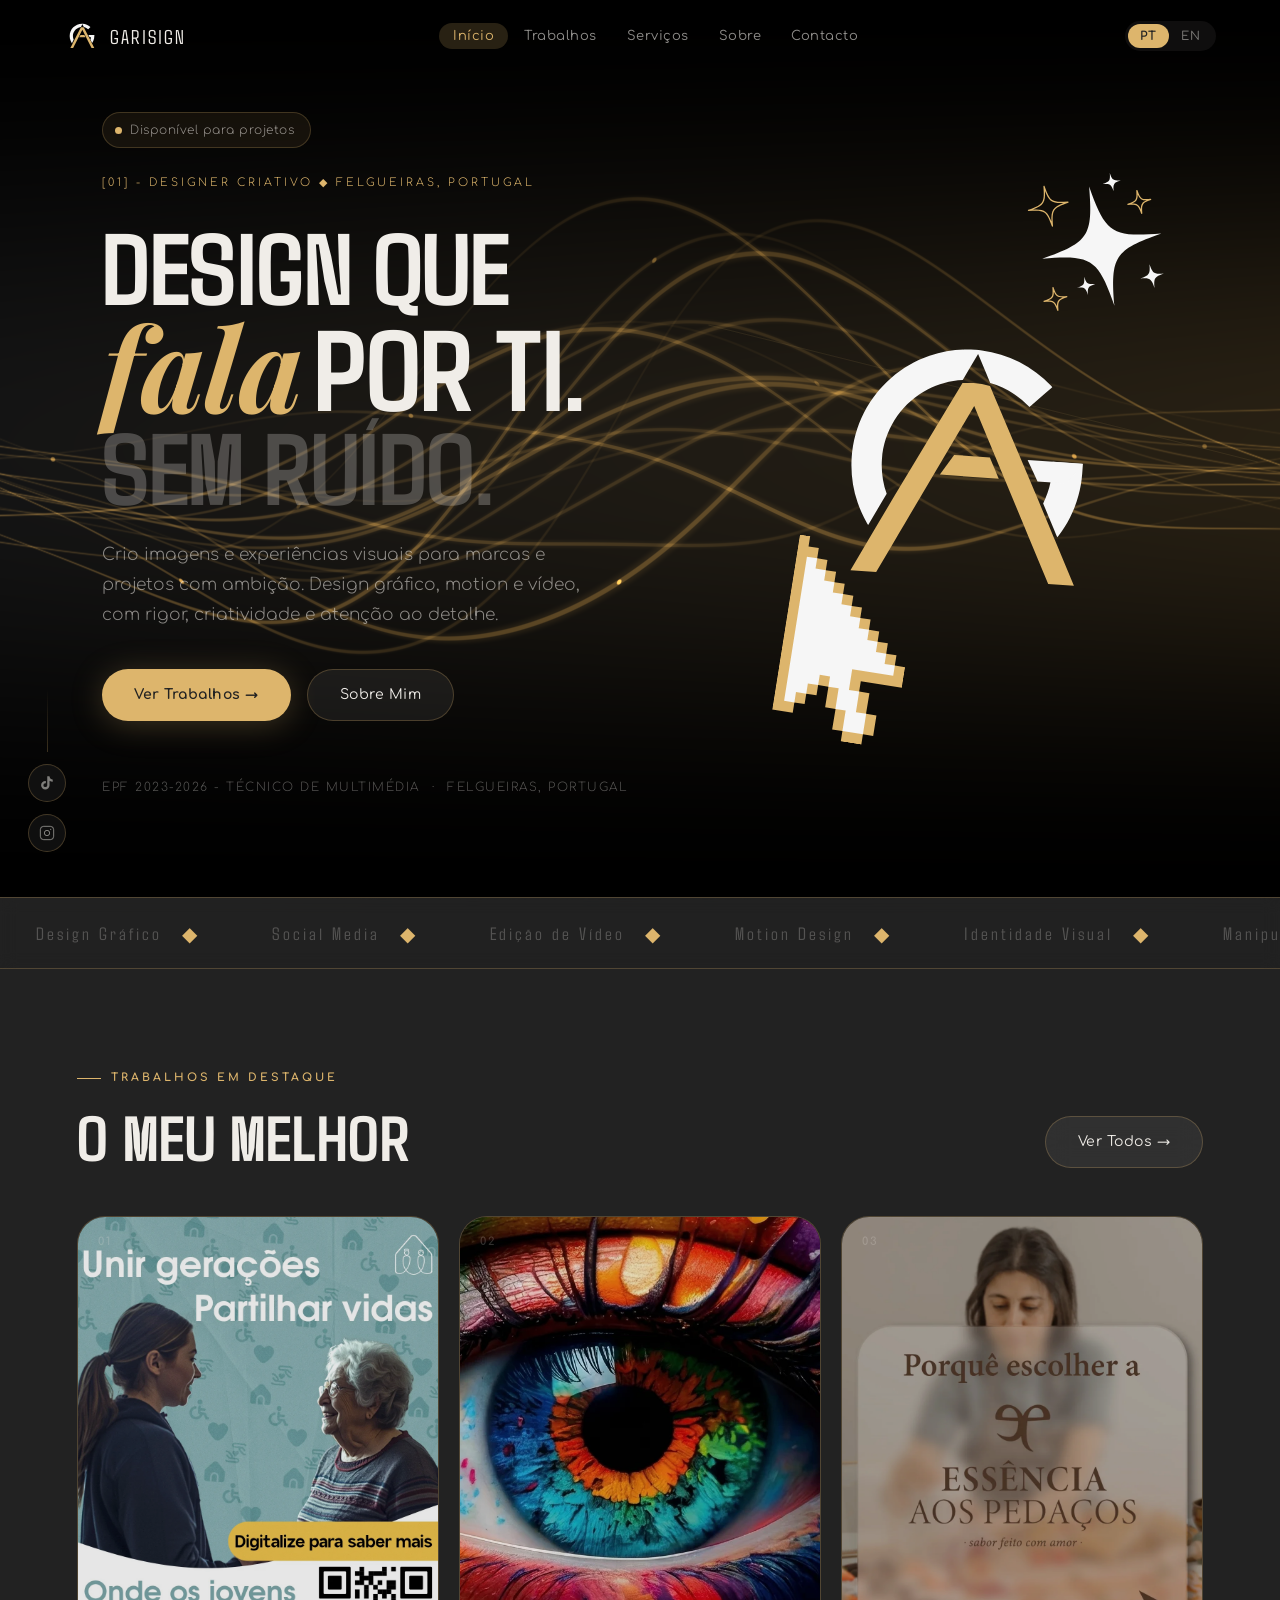
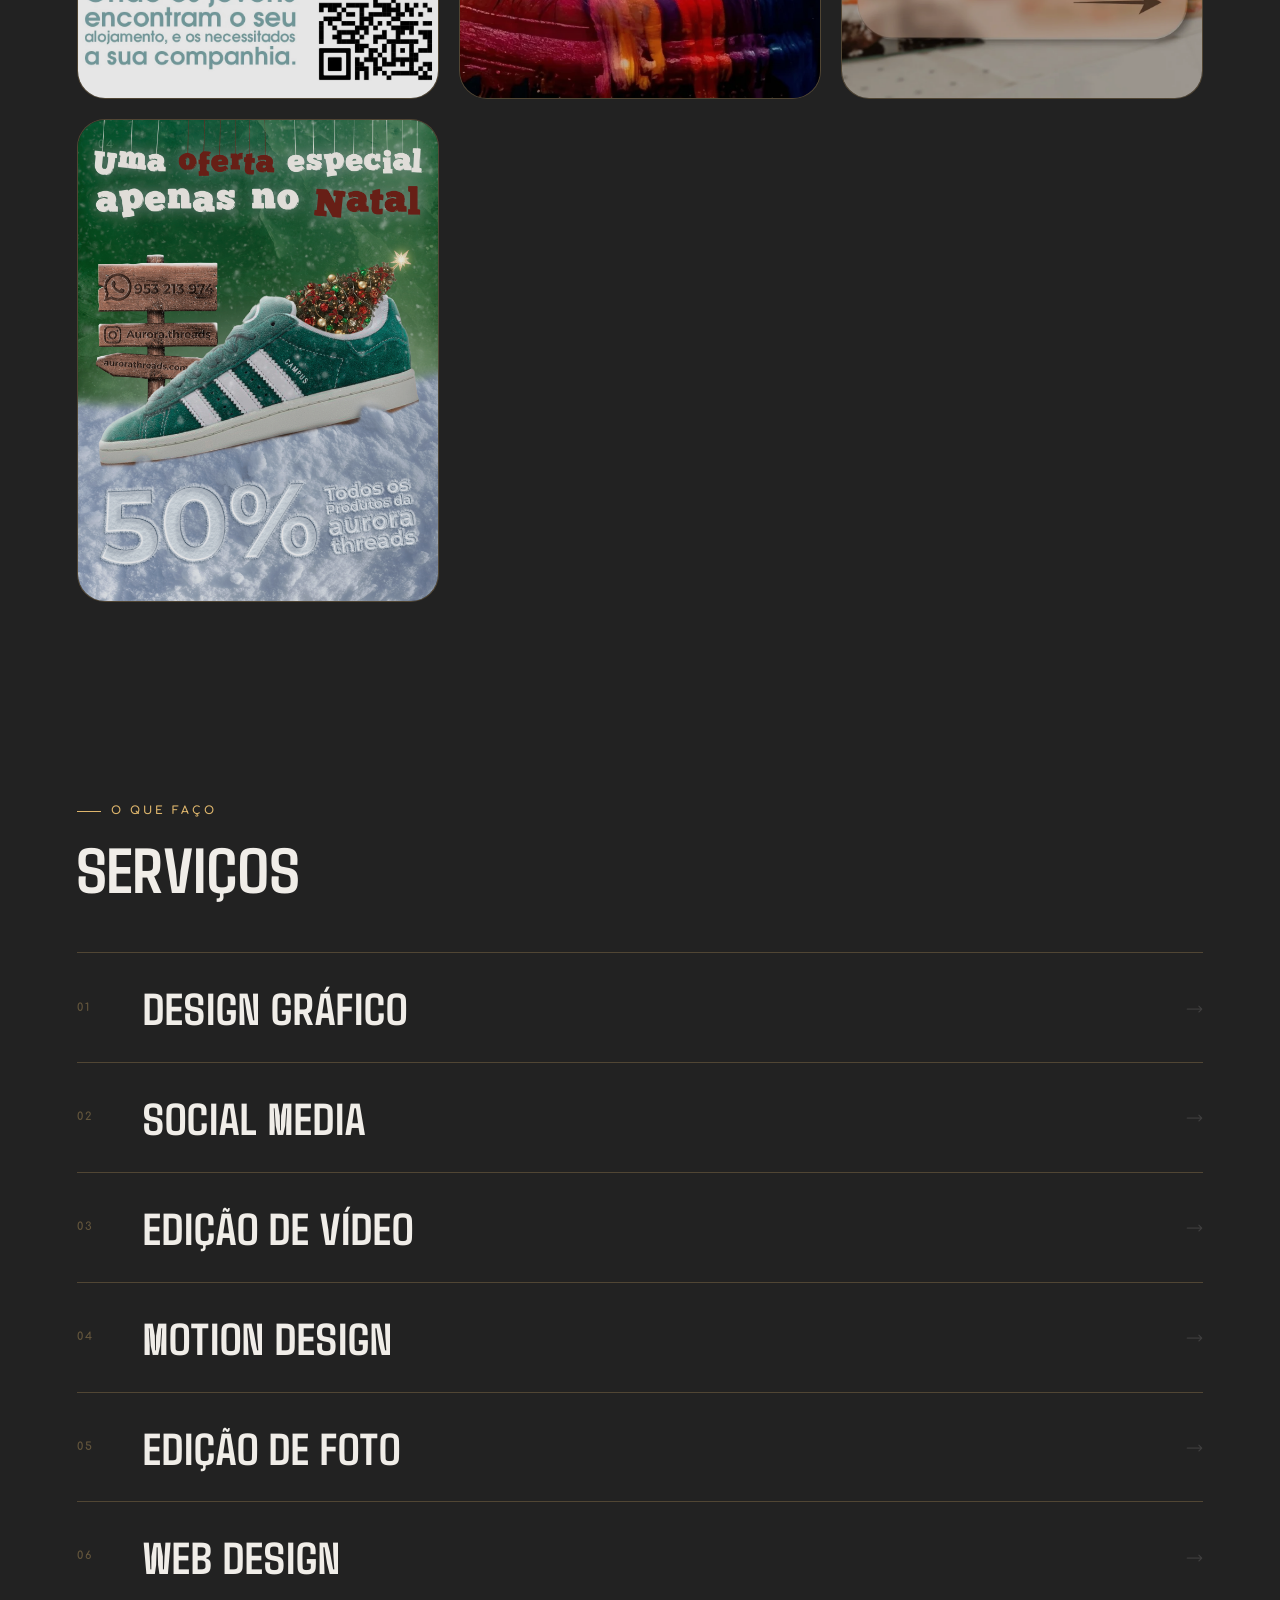
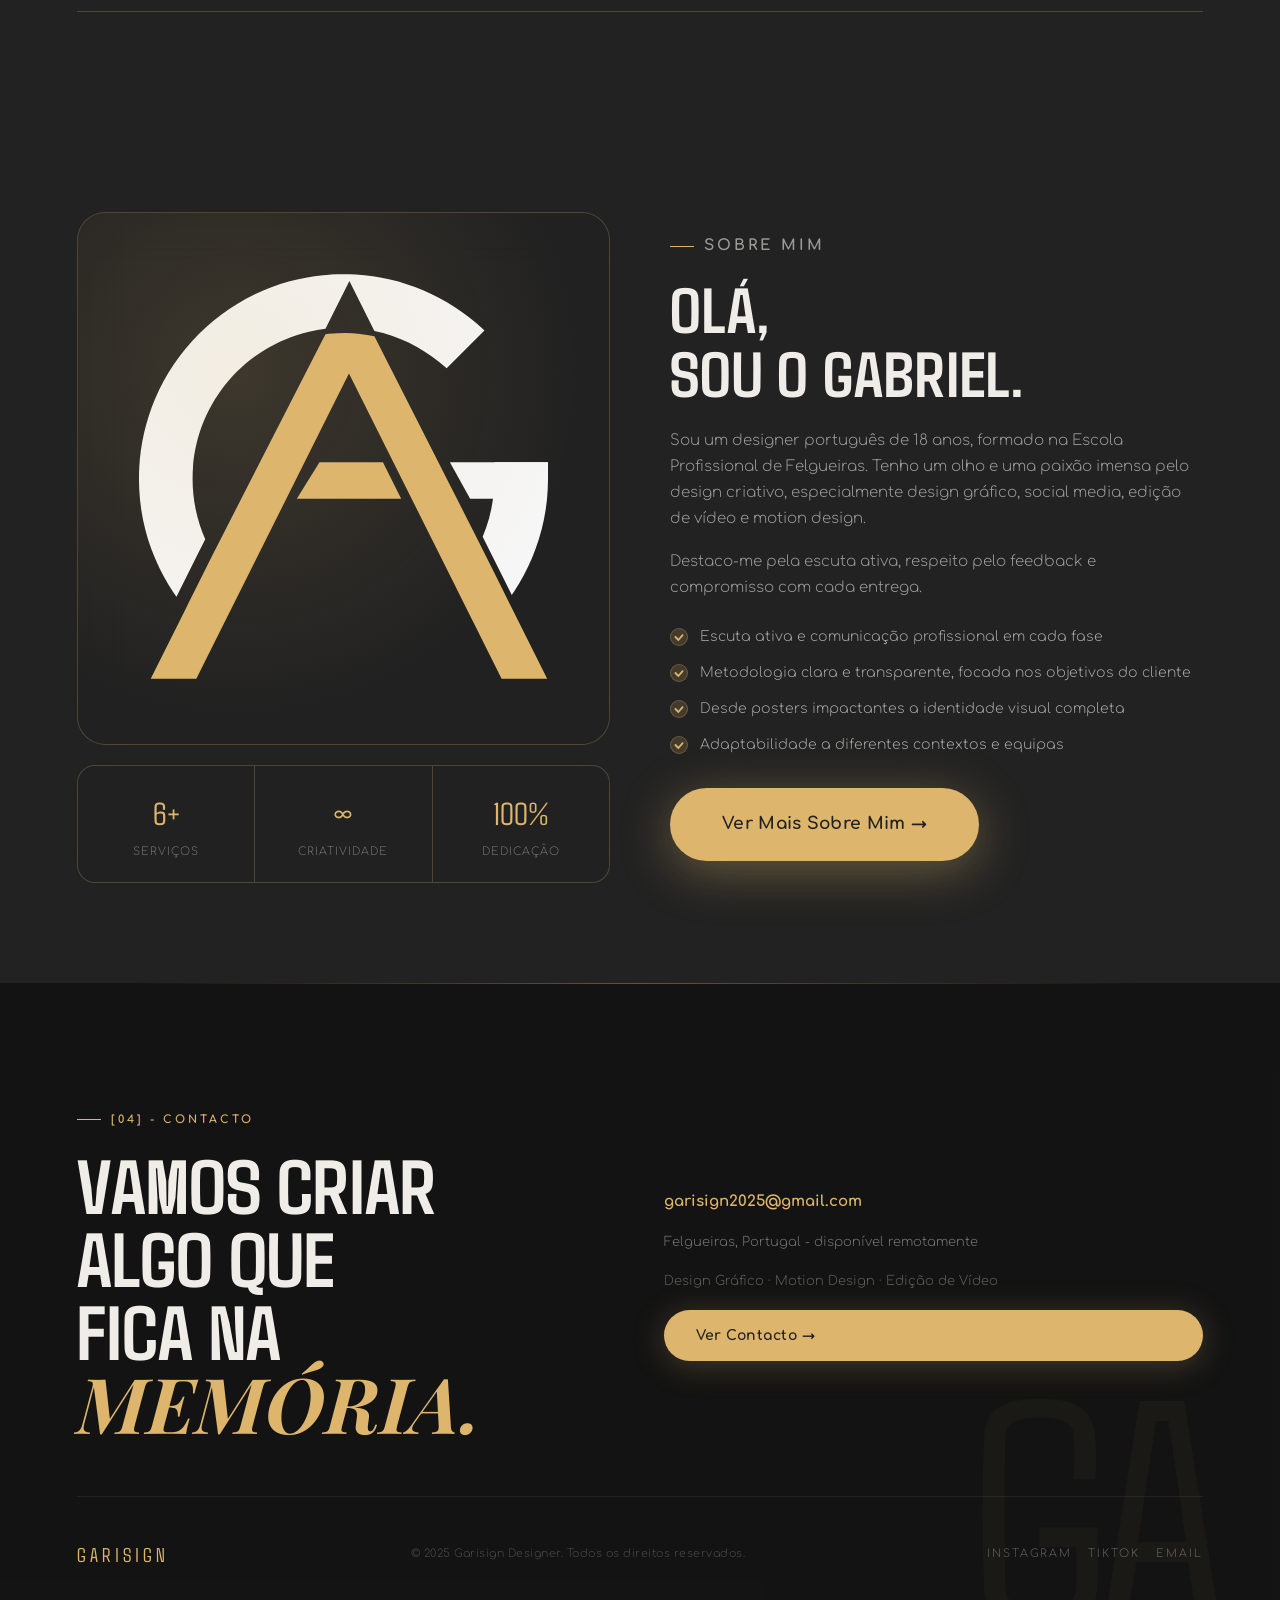
==== commit e64ecdad: "Add files via upload" ====
--- a/index.html
+++ b/index.html
@@ -217,36 +217,36 @@
   <p class="section-label reveal"><span data-i18n="services.label">O Que Faço</span></p>
   <h2 class="reveal reveal-delay-1" data-i18n="services.title">Serviços</h2>
   <div class="services-rows">
-    <div class="service-row reveal">
+    <a href="trabalhos.html" class="service-row reveal">
       <span class="service-row__num">01</span>
       <h3 class="service-row__title" data-i18n="services.graphic">Design Gráfico</h3>
       <span class="service-row__arrow">→</span>
-    </div>
-    <div class="service-row reveal reveal-delay-1">
+    </a>
+    <a href="trabalhos.html" class="service-row reveal reveal-delay-1">
       <span class="service-row__num">02</span>
       <h3 class="service-row__title" data-i18n="services.social">Social Media</h3>
       <span class="service-row__arrow">→</span>
-    </div>
-    <div class="service-row reveal reveal-delay-2">
+    </a>
+    <a href="trabalhos.html" class="service-row reveal reveal-delay-2">
       <span class="service-row__num">03</span>
       <h3 class="service-row__title" data-i18n="services.video">Edição de Vídeo</h3>
       <span class="service-row__arrow">→</span>
-    </div>
-    <div class="service-row reveal reveal-delay-3">
+    </a>
+    <a href="trabalhos.html" class="service-row reveal reveal-delay-3">
       <span class="service-row__num">04</span>
       <h3 class="service-row__title" data-i18n="services.motion">Motion Design</h3>
       <span class="service-row__arrow">→</span>
-    </div>
-    <div class="service-row reveal">
+    </a>
+    <a href="trabalhos.html" class="service-row reveal">
       <span class="service-row__num">05</span>
       <h3 class="service-row__title" data-i18n="services.photo">Edição de Foto</h3>
       <span class="service-row__arrow">→</span>
-    </div>
-    <div class="service-row reveal reveal-delay-1">
+    </a>
+    <a href="trabalhos.html" class="service-row reveal reveal-delay-1">
       <span class="service-row__num">06</span>
       <h3 class="service-row__title" data-i18n="services.sports">Web Design</h3>
       <span class="service-row__arrow">→</span>
-    </div>
+    </a>
   </div>
 </section>
 
--- a/styles.css
+++ b/styles.css
@@ -1158,6 +1158,7 @@
     padding: clamp(20px,2.5vw,32px) 0;
     border-bottom: 1px solid var(--glass-border);
     position: relative; overflow: hidden;
+    text-decoration: none; color: inherit;
     transition: padding-left 0.5s var(--transition);
   }
   .service-row::before {
@@ -1403,6 +1404,89 @@
     .hero-desc { max-width: 100%; }
     .about-actions, .hero-ctas, .filter-group { justify-content: center; }
     .site-footer__bottom { flex-direction: column; align-items: flex-start; }
+
+    /* Services: grelha 2×3 de cartões no mobile */
+    .services-rows {
+      border-top: none;
+      display: grid;
+      grid-template-columns: 1fr 1fr;
+      gap: 12px;
+    }
+    .service-row {
+      flex-direction: column;
+      align-items: center;
+      justify-content: center;
+      text-align: center;
+      padding: 28px 16px 24px;
+      border-bottom: none;
+      border-radius: 18px;
+      background: rgba(34,34,34,0.6);
+      backdrop-filter: blur(14px);
+      -webkit-backdrop-filter: blur(14px);
+      border: 1px solid rgba(221,181,108,0.2);
+      min-height: 136px;
+      gap: 10px;
+      text-decoration: none;
+      transition: transform 0.3s var(--transition), border-color 0.3s, box-shadow 0.3s;
+    }
+    .service-row::before {
+      bottom: auto;
+      width: 60% !important;
+      left: 50%;
+      transform: translateX(-50%);
+      height: 1px;
+      background: linear-gradient(90deg, transparent, var(--gold), transparent);
+      opacity: 0.5;
+      transition: opacity 0.35s, width 0.35s;
+    }
+    .service-row:hover {
+      padding-left: 16px;
+      transform: translateY(-4px);
+      border-color: rgba(221,181,108,0.42);
+      box-shadow: 0 8px 32px rgba(221,181,108,0.08);
+    }
+    .service-row:hover::before { width: 90% !important; opacity: 1; }
+    .service-row__num {
+      display: inline-block;
+      font-size: 10px;
+      font-family: 'Comfortaa', sans-serif;
+      font-weight: 600;
+      letter-spacing: 3px;
+      color: var(--gold);
+      background: rgba(221,181,108,0.1);
+      border: 1px solid rgba(221,181,108,0.25);
+      border-radius: 40px;
+      padding: 3px 10px;
+      min-width: auto;
+    }
+    .service-row__title {
+      font-size: clamp(17px, 4.8vw, 22px);
+      line-height: 1.1;
+      letter-spacing: 0.5px;
+      margin-top: 0;
+      padding-top: 0;
+    }
+    .service-row__arrow { display: none; }
+
+    /* Featured projects: compactar no mobile */
+    .featured-project__inner {
+      gap: 18px;
+      padding: 24px 20px;
+    }
+    .featured-project__desc { display: none; }
+    .featured-project__images {
+      grid-template-columns: 1fr;
+    }
+    .featured-project__images .featured-col { display: none; }
+    .featured-project__images img:first-child { aspect-ratio: 16/9; }
+    .featured-project__visual { order: -1; }
+    .featured-project__title { font-size: clamp(42px, 12vw, 62px); margin-bottom: 6px; }
+    .featured-project__sub { margin-bottom: 18px; }
+
+    /* Social feature: compactar no mobile */
+    .social-feature__desc { display: none; }
+    .social-feature__posts { justify-content: center; }
+    .social-feature__post { width: calc(33% - 6px); }
   }
   @media (pointer: coarse) {
     html { cursor: auto; }
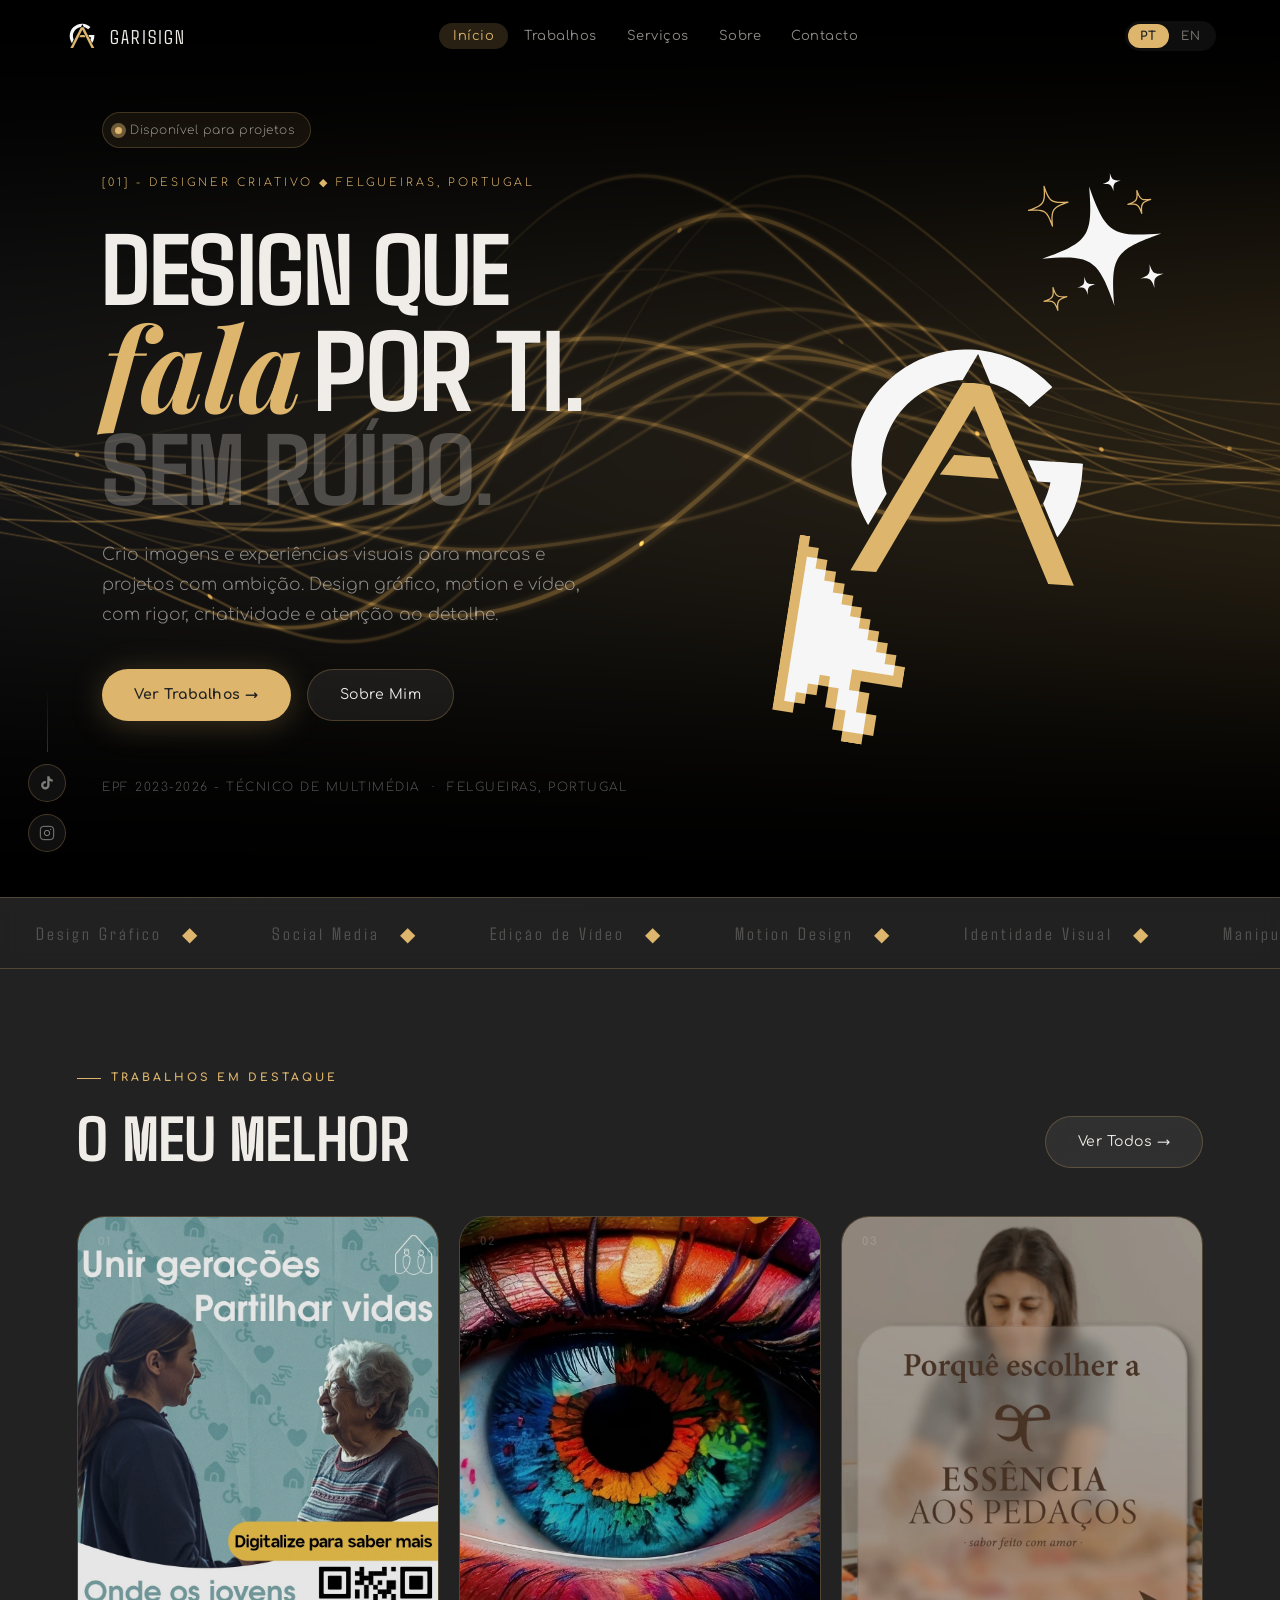
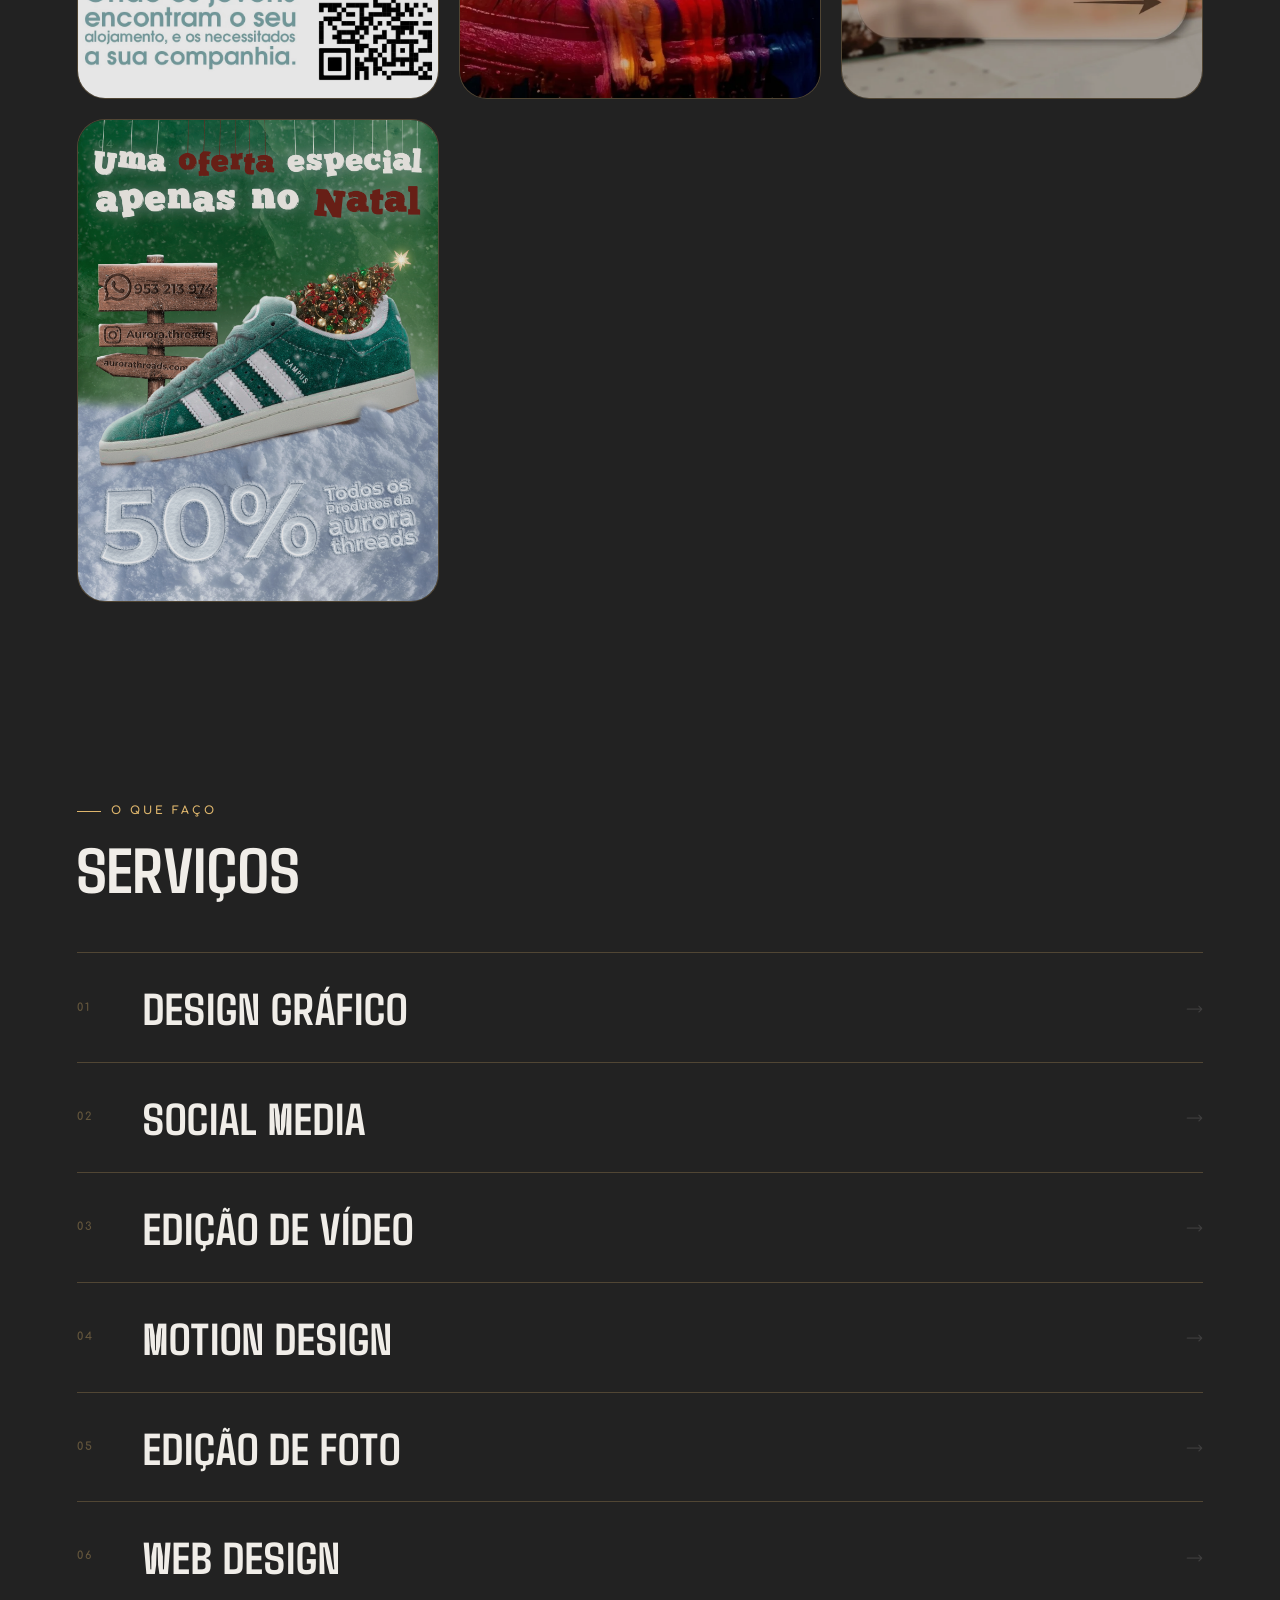
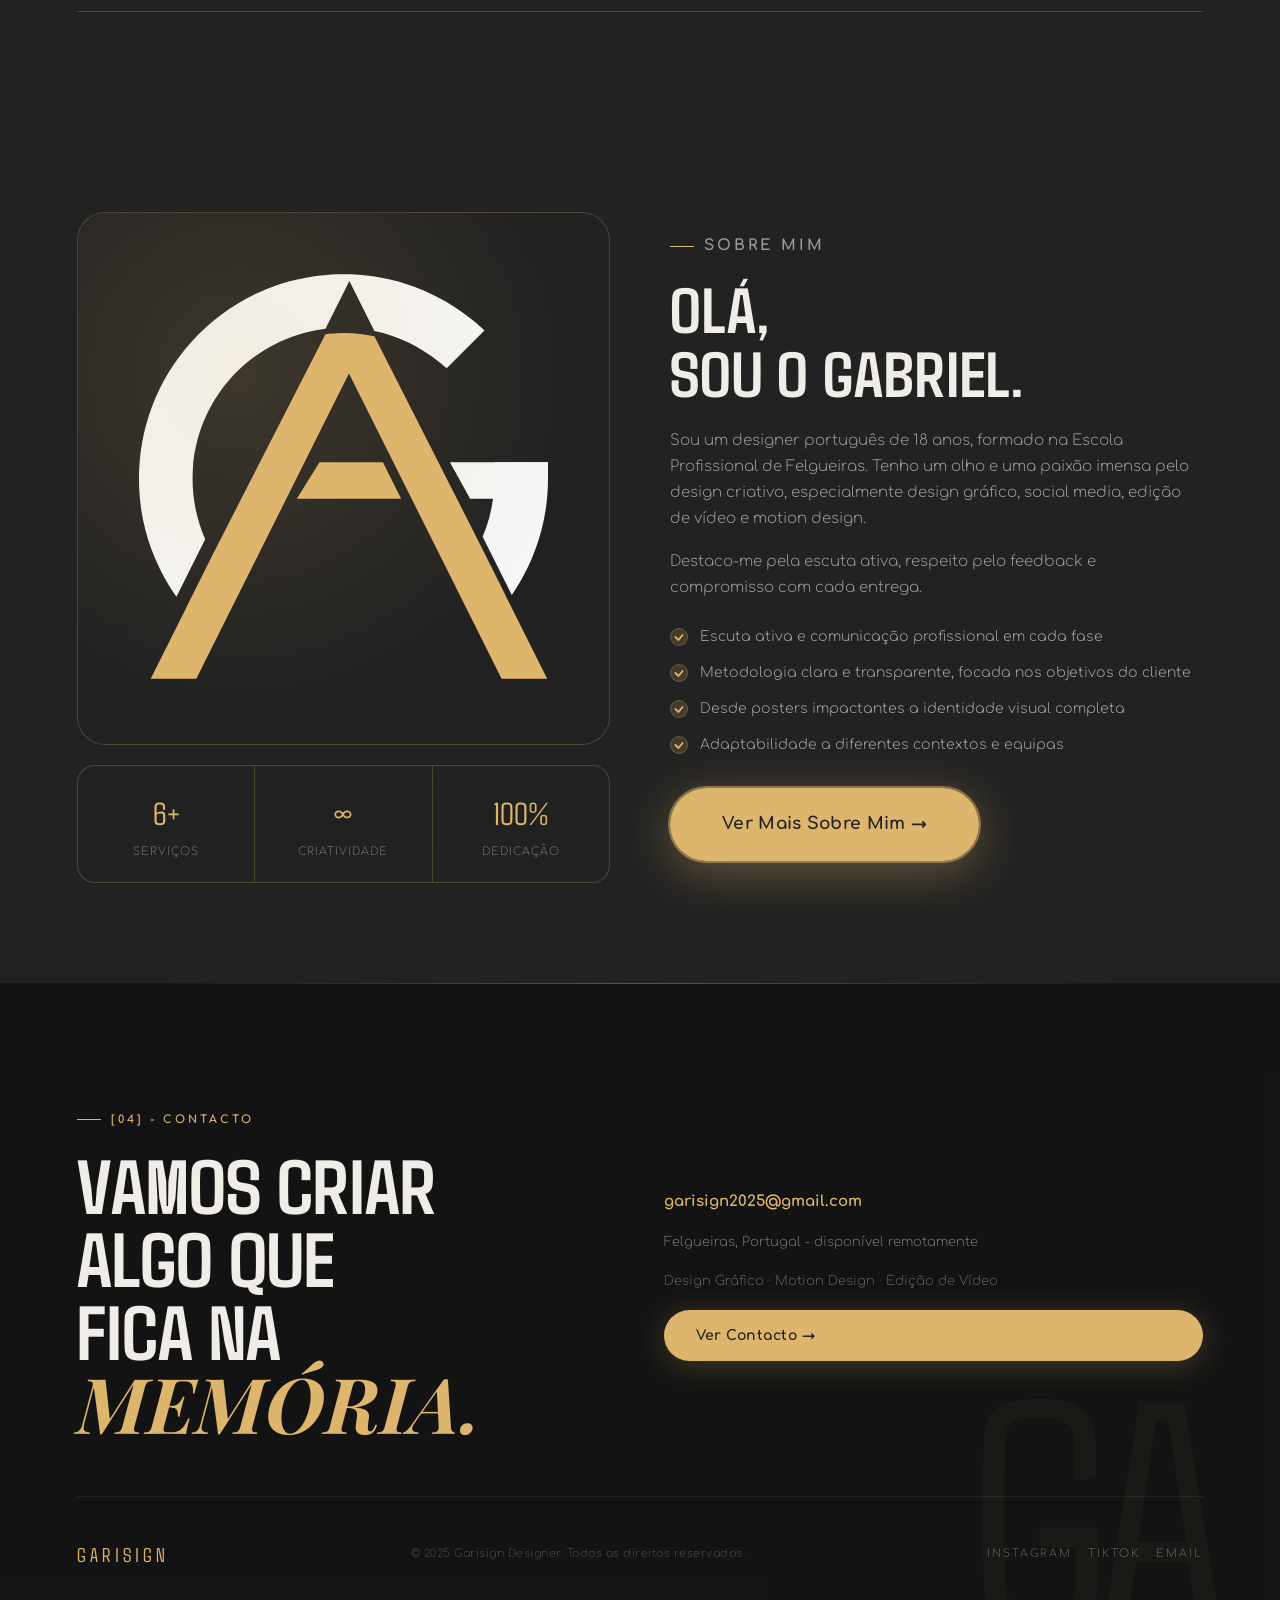
==== commit 0ec4ea69: "Add files via upload" ====
--- a/index.html
+++ b/index.html
@@ -40,7 +40,10 @@
 <title>Garisign Designer — Portfolio</title>
 <link rel="preconnect" href="https://fonts.googleapis.com">
 <link rel="preconnect" href="https://fonts.gstatic.com" crossorigin>
-<link href="https://fonts.googleapis.com/css2?family=Playfair+Display:ital@1&display=swap" rel="stylesheet">
+<link rel="preload" href="Agdasima-Regular.ttf" as="font" type="font/ttf" crossorigin>
+<link rel="preload" href="Comfortaa-Light.ttf" as="font" type="font/ttf" crossorigin>
+<link rel="preload" href="https://fonts.googleapis.com/css2?family=Playfair+Display:ital@1&display=swap" as="style" onload="this.onload=null;this.rel='stylesheet'">
+<noscript><link rel="stylesheet" href="https://fonts.googleapis.com/css2?family=Playfair+Display:ital@1&display=swap"></noscript>
 <link rel="stylesheet" href="styles.css">
 </head>
 <body>
@@ -58,7 +61,7 @@
 
 <!-- Splash Screen -->
 <div id="splash">
-  <div class="splash-logo-mark"><img src="img-logotipo-LOGO.svg" alt="Logótipo Garisign"></div>
+  <div class="splash-logo-mark"><img src="img-logotipo-LOGO.svg" alt="Logótipo Garisign" width="80" height="80"></div>
   <div class="splash-bar-wrap"><div class="splash-bar"></div></div>
   <span class="splash-percent">0%</span>
   <span class="splash-name" data-i18n="splash.name">GARISIGN DESIGNER</span>
@@ -67,7 +70,7 @@
 <!-- ------ NAV ------ -->
 <nav id="navbar">
   <a href="#hero" class="nav-logo" data-hover>
-    <div class="nav-logo-mark"><img src="img-logotipo-LOGO.svg" alt="Logótipo Garisign"></div>
+    <div class="nav-logo-mark"><img src="img-logotipo-LOGO.svg" alt="Logótipo Garisign" width="32" height="32"></div>
     <span class="nav-logo-text">Garisign</span>
   </a>
   <ul class="nav-links">
@@ -274,7 +277,7 @@
       <li><span data-i18n="about.highlight.4">Adaptabilidade a diferentes contextos e equipas</span></li>
     </ul>
     <div class="about-actions">
-      <a href="sobre.html" class="btn-about-cta" data-hover data-i18n="about.more">Ver Mais Sobre Mim →</a>
+      <span class="btn-about-cta-wrap"><a href="sobre.html" class="btn-about-cta" data-hover data-i18n="about.more">Ver Mais Sobre Mim →</a></span>
     </div>
   </div>
 </section>
--- a/styles.css
+++ b/styles.css
@@ -82,21 +82,21 @@
 
   /* â”€â”€ CUSTOM CURSOR â”€â”€ */
   #cursor, #cursor-ring {
-    position: fixed; border-radius: 50%; pointer-events: none;
-    z-index: 9998; transform: translate(-50%,-50%);
+    position: fixed; top: 0; left: 0; border-radius: 50%; pointer-events: none;
+    z-index: 9998; will-change: transform;
     transition: opacity 0.3s;
   }
   #cursor {
     width: 10px; height: 10px;
     background: var(--gold);
     box-shadow: 0 0 10px var(--gold-glow);
-    transition: transform 0.08s linear, opacity 0.3s, width 0.2s, height 0.2s, background 0.2s;
+    transition: opacity 0.3s, width 0.2s, height 0.2s, background 0.2s;
   }
   #cursor-ring {
     width: 36px; height: 36px;
     border: 1.5px solid var(--gold);
     opacity: 0.5;
-    transition: transform 0.18s cubic-bezier(0.16,1,0.3,1), opacity 0.3s, width 0.25s, height 0.25s;
+    transition: opacity 0.3s, width 0.25s, height 0.25s;
   }
   body.cursor-hover #cursor { width: 16px; height: 16px; background: var(--gold); }
   body.cursor-hover #cursor-ring { width: 56px; height: 56px; opacity: 0.3; }
@@ -119,7 +119,7 @@
     position: fixed; inset: 0; z-index: 9997;
     background: var(--dark);
     display: flex; flex-direction: column; align-items: center; justify-content: center; gap: 18px;
-    transition: opacity 0.7s var(--transition), visibility 0.7s;
+    transition: opacity 0.7s var(--transition), visibility 0s 0.7s;
   }
   #splash.gone { opacity: 0; visibility: hidden; pointer-events: none; }
   .splash-logo-mark {
@@ -537,11 +537,24 @@
   .hero-badge__dot {
     width: 7px; height: 7px; border-radius: 50%;
     background: var(--gold); flex-shrink: 0;
+    position: relative;
     animation: pulse-dot 2.4s ease-in-out infinite;
   }
+  .hero-badge__dot::after {
+    content: '';
+    position: absolute;
+    inset: -4px;
+    border-radius: 50%;
+    background: rgba(221,181,108,0.45);
+    animation: pulse-ring 2.4s ease-in-out infinite;
+  }
   @keyframes pulse-dot {
-    0%, 100% { opacity: 1; box-shadow: 0 0 0 0 rgba(221,181,108,0.5); }
-    60% { opacity: 0.7; box-shadow: 0 0 0 5px rgba(221,181,108,0); }
+    0%, 100% { opacity: 1; }
+    60% { opacity: 0.7; }
+  }
+  @keyframes pulse-ring {
+    0%, 100% { transform: scale(0); opacity: 0.5; }
+    60% { transform: scale(2); opacity: 0; }
   }
   .hero-badge-delay { transition-delay: 1.75s; }
 
@@ -617,6 +630,21 @@
   }
 
   /* â”€â”€ ABOUT SECTION â€” HERO CTA â”€â”€ */
+  .btn-about-cta-wrap {
+    display: inline-block;
+    position: relative;
+    border-radius: 60px;
+  }
+  .btn-about-cta-wrap::after {
+    content: '';
+    position: absolute;
+    inset: -2px;
+    border-radius: 62px;
+    border: 2px solid rgba(221,181,108,0.5);
+    animation: about-cta-pulse 2.8s ease-in-out infinite;
+    pointer-events: none;
+  }
+
   .btn-about-cta {
     display: inline-flex;
     align-items: center;
@@ -634,10 +662,7 @@
     cursor: pointer;
     position: relative;
     overflow: hidden;
-    box-shadow:
-      0 0 0 0 rgba(221,181,108,0.55),
-      0 10px 50px rgba(221,181,108,0.38);
-    animation: about-cta-pulse 2.8s ease-in-out infinite;
+    box-shadow: 0 10px 50px rgba(221,181,108,0.38);
     transition: transform 0.35s cubic-bezier(0.34,1.56,0.64,1),
                 box-shadow 0.35s,
                 background 0.3s;
@@ -647,10 +672,11 @@
     content: '';
     position: absolute;
     top: 0;
-    left: -80%;
+    left: 0;
     width: 55%;
     height: 100%;
     background: linear-gradient(90deg, transparent, rgba(255,255,255,0.3), transparent);
+    transform: translateX(-145%);
     animation: about-cta-shimmer 3.2s ease-in-out infinite;
     pointer-events: none;
   }
@@ -658,9 +684,7 @@
   .btn-about-cta:hover {
     transform: translateY(-4px) scale(1.03);
     background: #e8c47a;
-    box-shadow:
-      0 0 0 10px rgba(221,181,108,0.1),
-      0 20px 70px rgba(221,181,108,0.55);
+    box-shadow: 0 20px 70px rgba(221,181,108,0.55);
   }
 
   .btn-about-cta:focus-visible {
@@ -673,21 +697,13 @@
   }
 
   @keyframes about-cta-pulse {
-    0%, 100% {
-      box-shadow:
-        0 0 0 0 rgba(221,181,108,0.5),
-        0 10px 50px rgba(221,181,108,0.35);
-    }
-    50% {
-      box-shadow:
-        0 0 0 14px rgba(221,181,108,0),
-        0 10px 50px rgba(221,181,108,0.55);
-    }
+    0%, 100% { transform: scale(1); opacity: 0.6; }
+    50% { transform: scale(1.12); opacity: 0; }
   }
 
   @keyframes about-cta-shimmer {
-    0%     { left: -80%; }
-    55%, 100% { left: 130%; }
+    0%     { transform: translateX(-145%); }
+    55%, 100% { transform: translateX(236%); }
   }
 
   .site-footer {
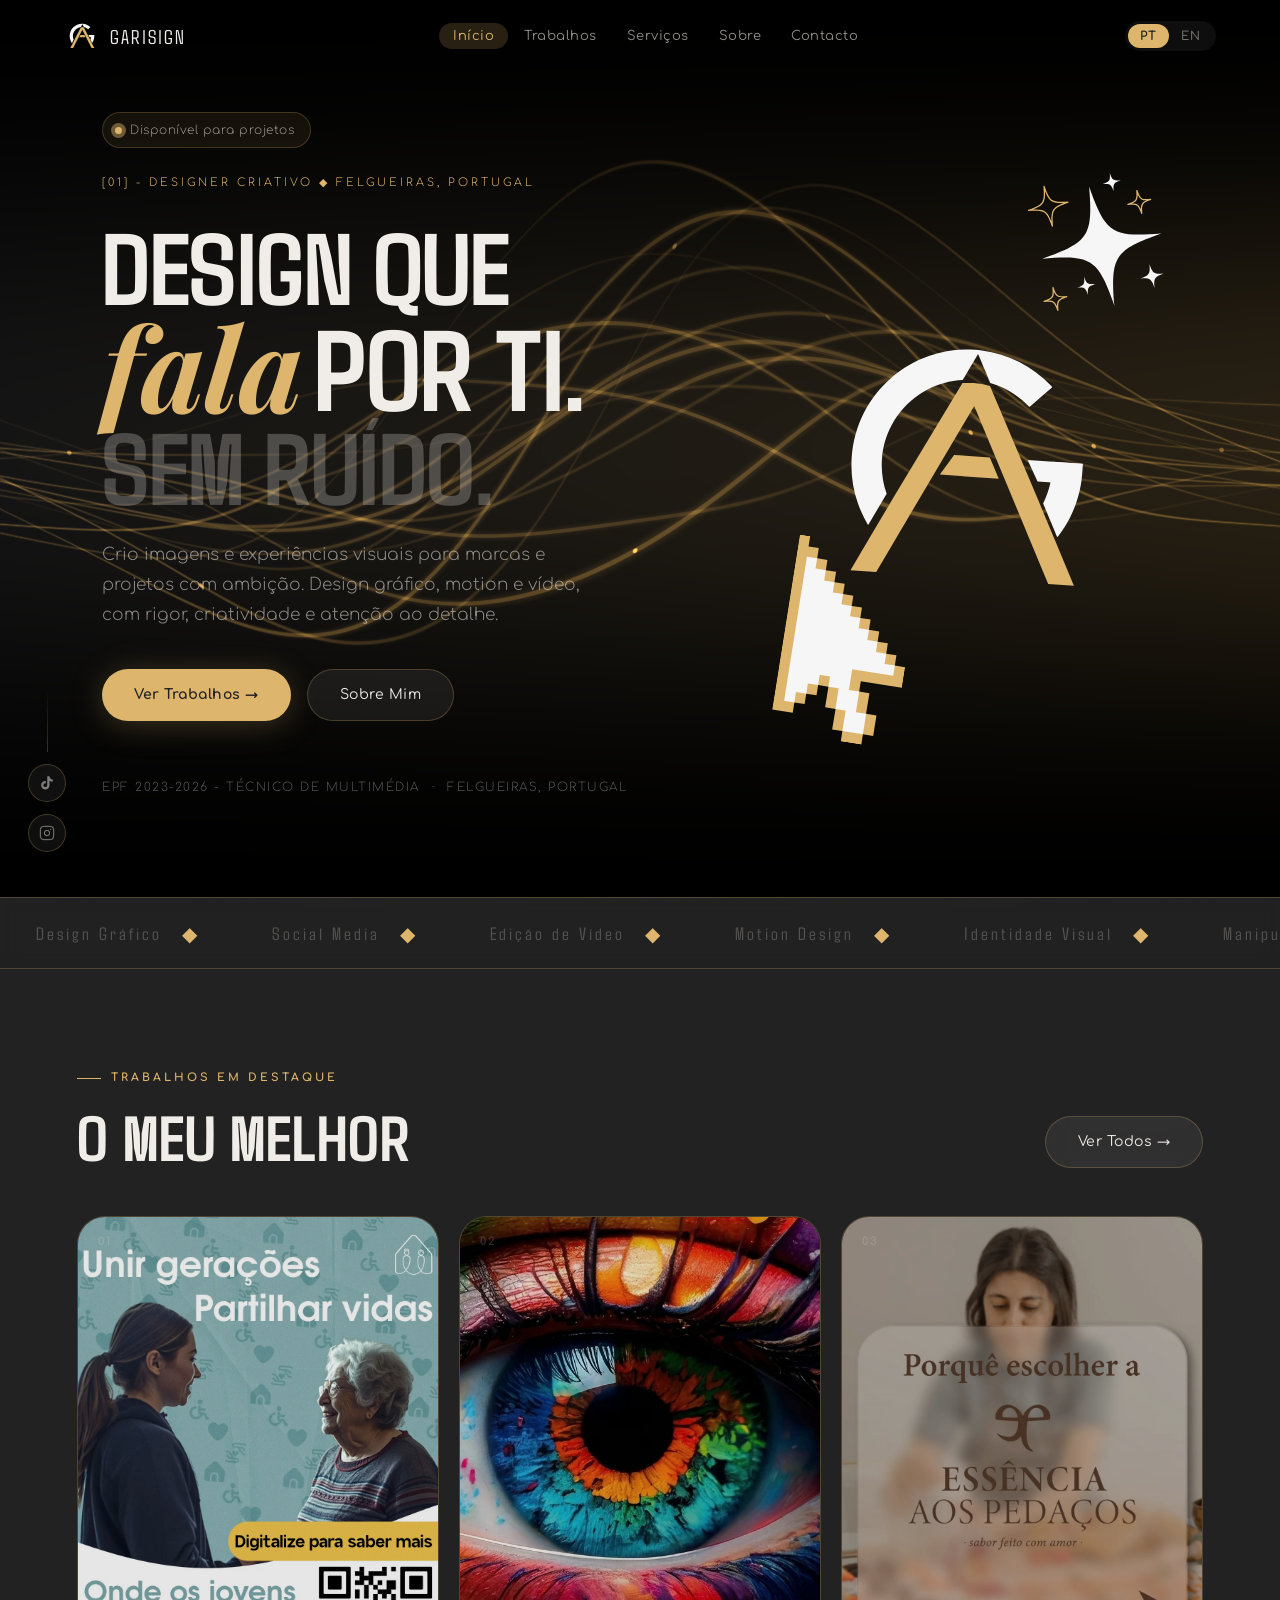
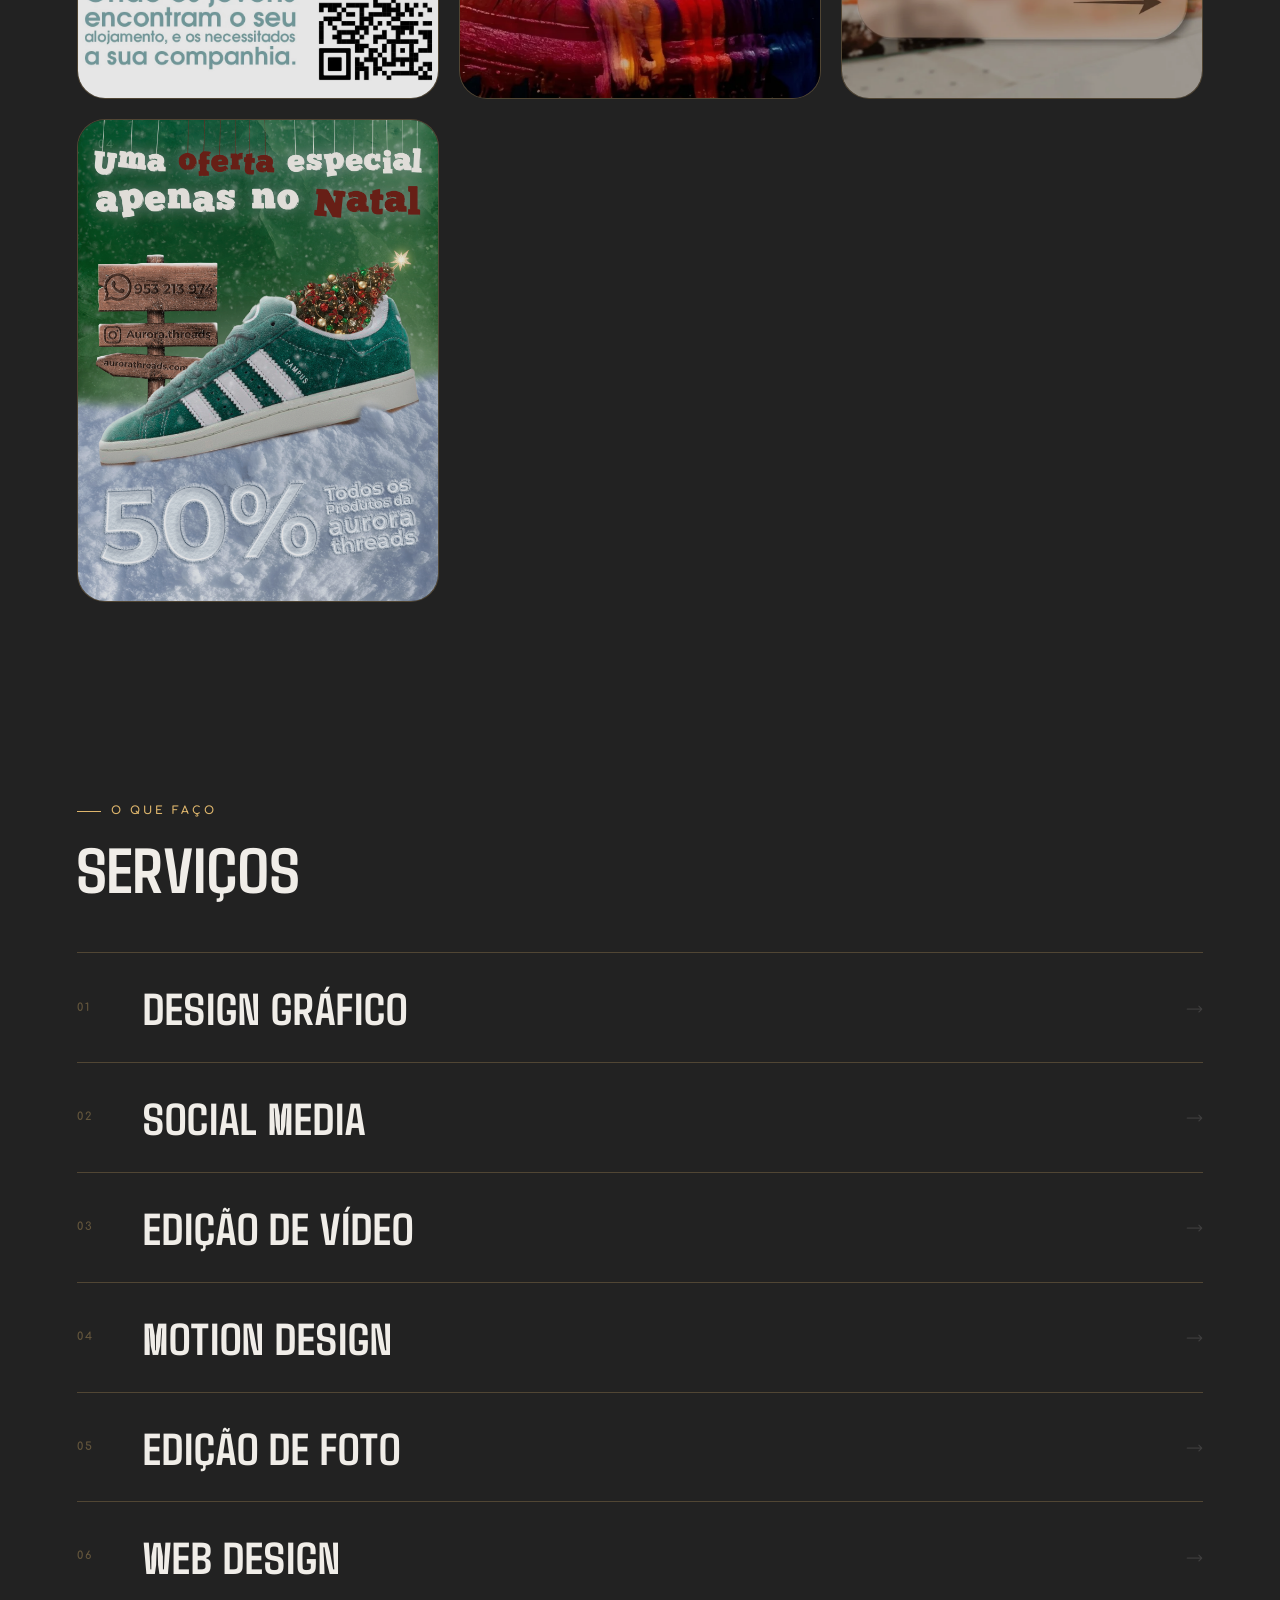
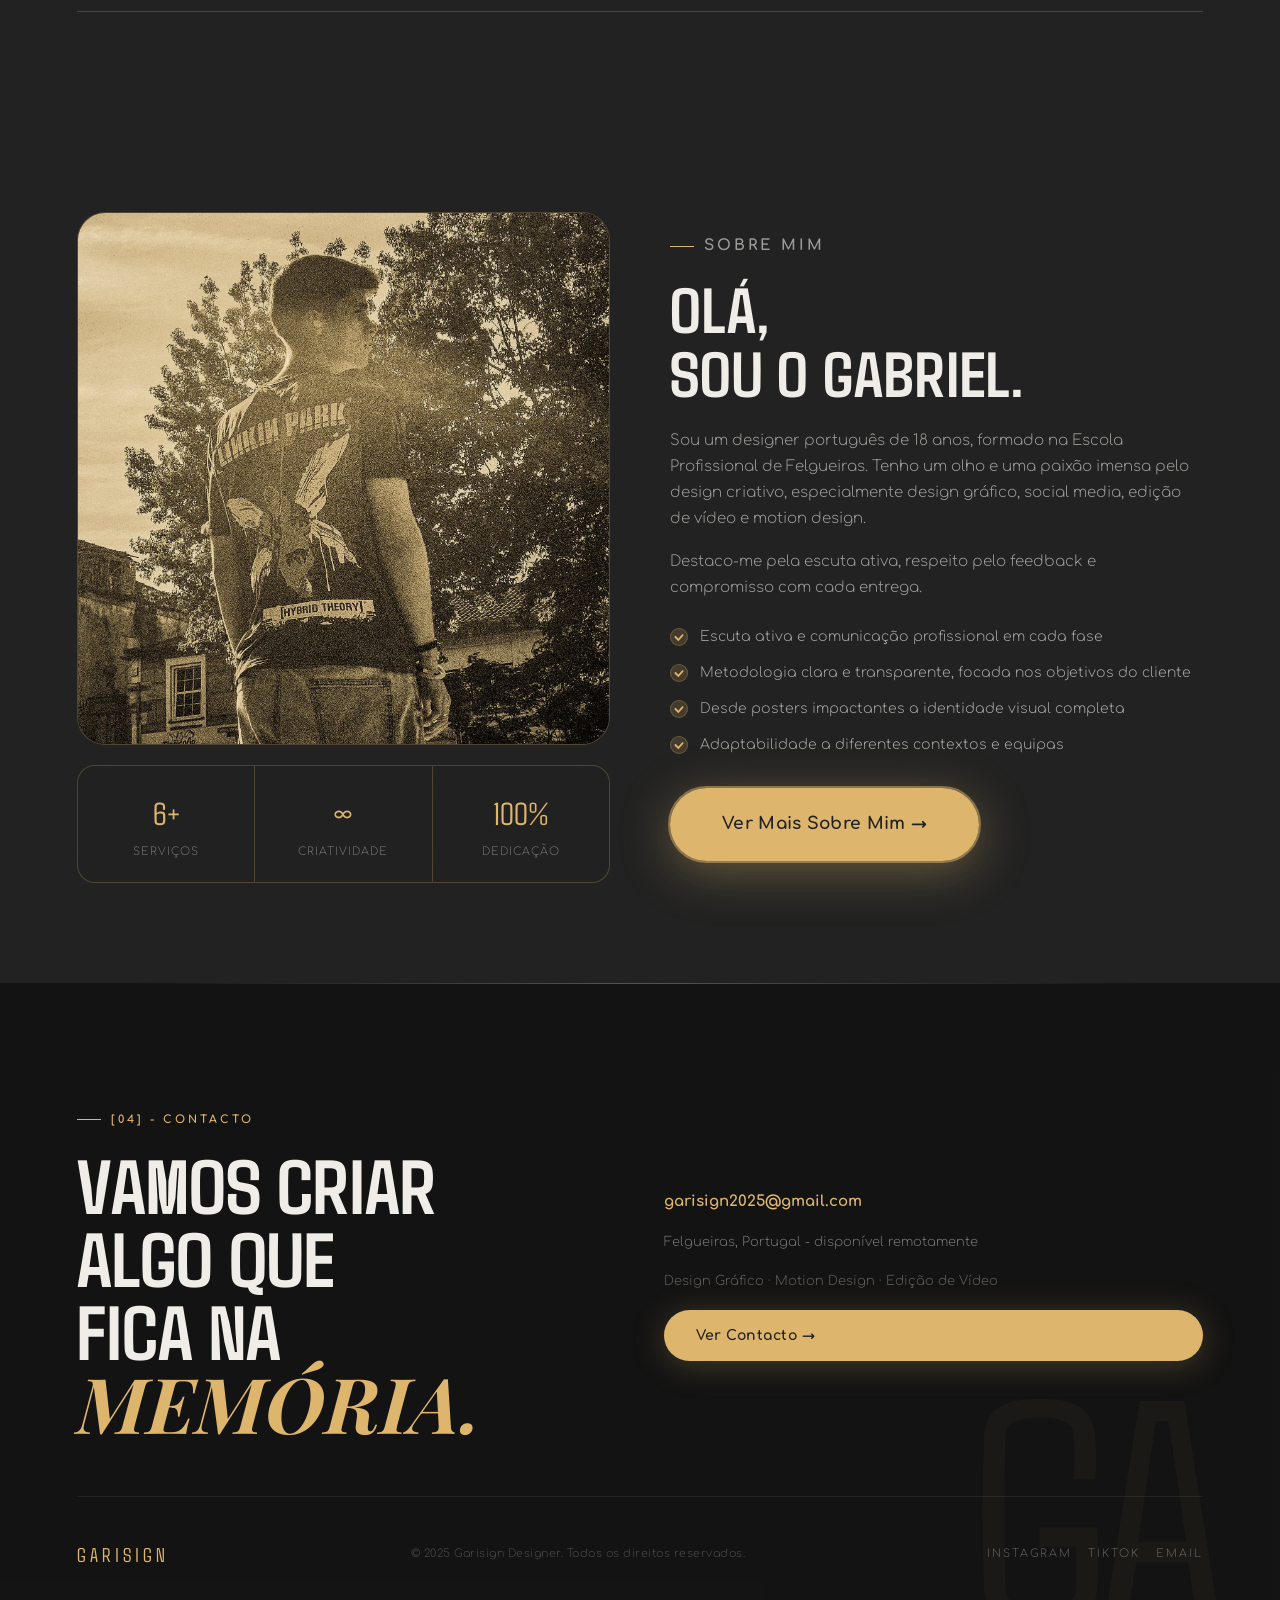
==== commit 83031f25: "Add files via upload" ====
--- a/index.html
+++ b/index.html
@@ -257,7 +257,7 @@
 <section id="about">
   <div class="about-visual reveal">
     <div class="about-frame">
-      <img class="about-monogram" src="img-logotipo-LOGO.svg" alt="Logótipo Garisign" loading="lazy">
+      <img class="about-photo" src="eu.webp" alt="Gabriel — Garisign Designer">
     </div>
     <div class="about-stats">
       <div class="astat"><span class="astat-num">6+</span><span class="astat-label" data-i18n="stats.services">Serviços</span></div>
--- a/styles.css
+++ b/styles.css
@@ -119,9 +119,9 @@
     position: fixed; inset: 0; z-index: 9997;
     background: var(--dark);
     display: flex; flex-direction: column; align-items: center; justify-content: center; gap: 18px;
-    transition: opacity 0.7s var(--transition), visibility 0s 0.7s;
-  }
-  #splash.gone { opacity: 0; visibility: hidden; pointer-events: none; }
+    transition: opacity 0.7s var(--transition);
+  }
+  #splash.gone { opacity: 0; pointer-events: none; }
   .splash-logo-mark {
     width: 80px; height: 80px;
     display: flex; align-items: center; justify-content: center;
@@ -1263,6 +1263,16 @@
     transition: opacity 0.5s;
   }
   .about-frame:hover .about-monogram { opacity: 0.85; }
+  .about-photo {
+    width: 100%; height: 100%; object-fit: cover; object-position: center top;
+    display: block; user-select: none;
+    transition: transform 0.6s cubic-bezier(0.16,1,0.3,1), filter 0.5s;
+    filter: saturate(0.92) brightness(0.95);
+  }
+  .about-frame:hover .about-photo {
+    transform: scale(1.03);
+    filter: saturate(1.05) brightness(1);
+  }
   .about-stats {
     display: flex; gap: 0; margin-top: 20px;
     border: 1px solid var(--glass-border); border-radius: var(--radius);
@@ -1380,6 +1390,7 @@
     position: relative; z-index: 2; overflow: hidden;
     border-top: 1px solid var(--glass-border); border-bottom: 1px solid var(--glass-border);
     padding: 18px 0; background: rgba(34,34,34,0.4); backdrop-filter: blur(8px);
+    min-height: 55px;
   }
   .marquee-track {
     display: flex; gap: 0; white-space: nowrap;
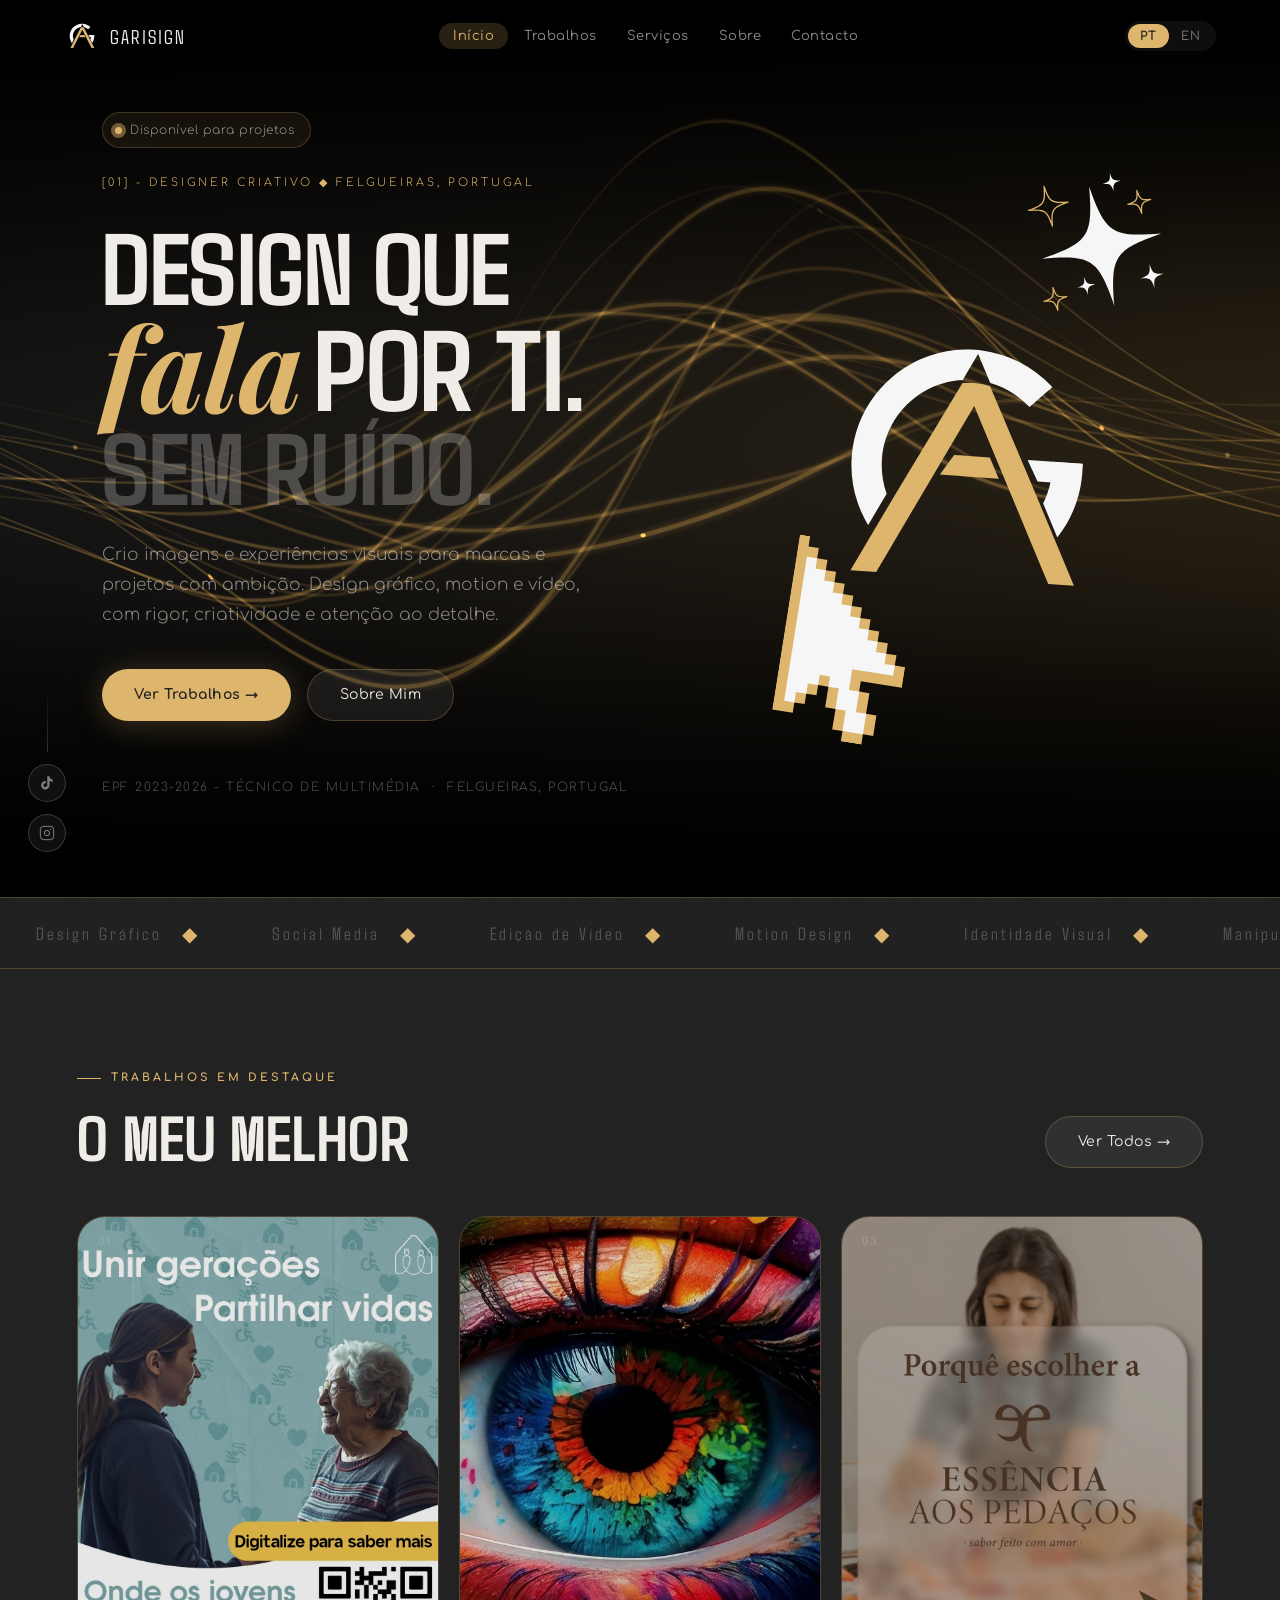
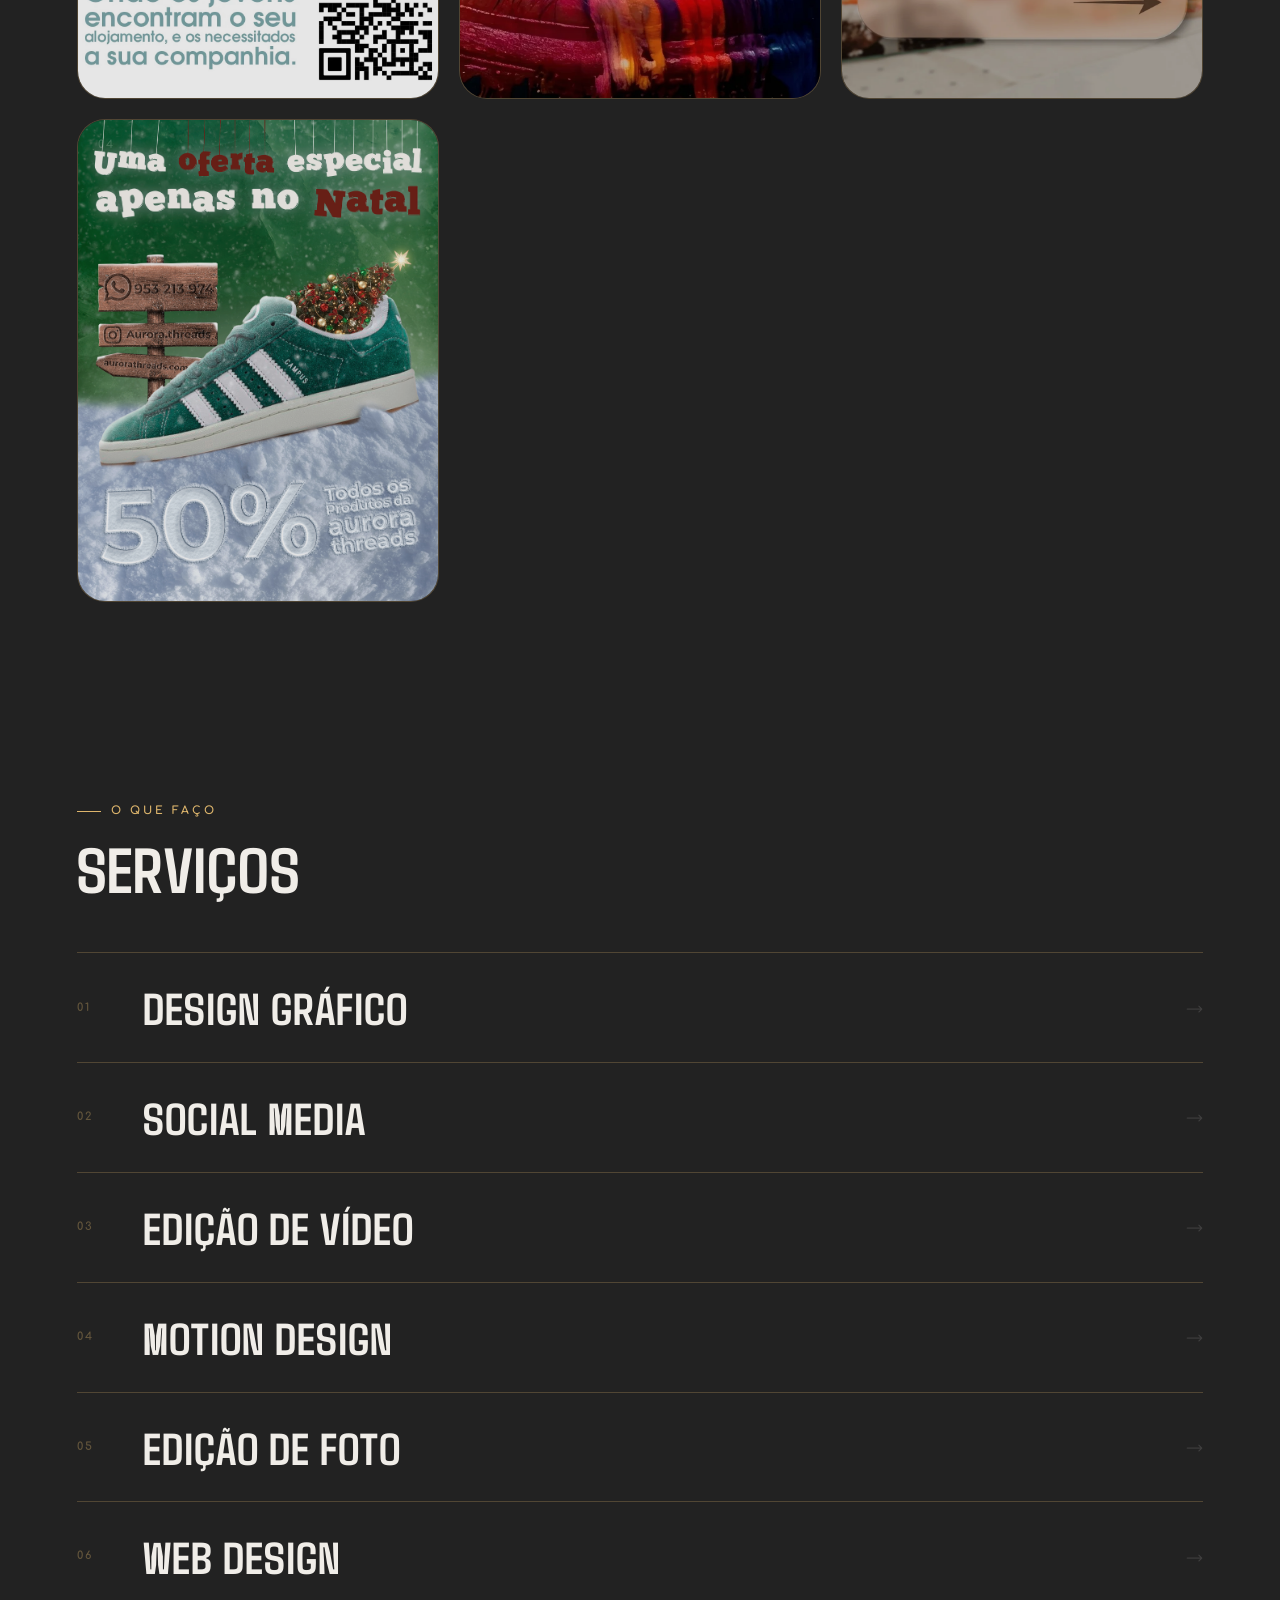
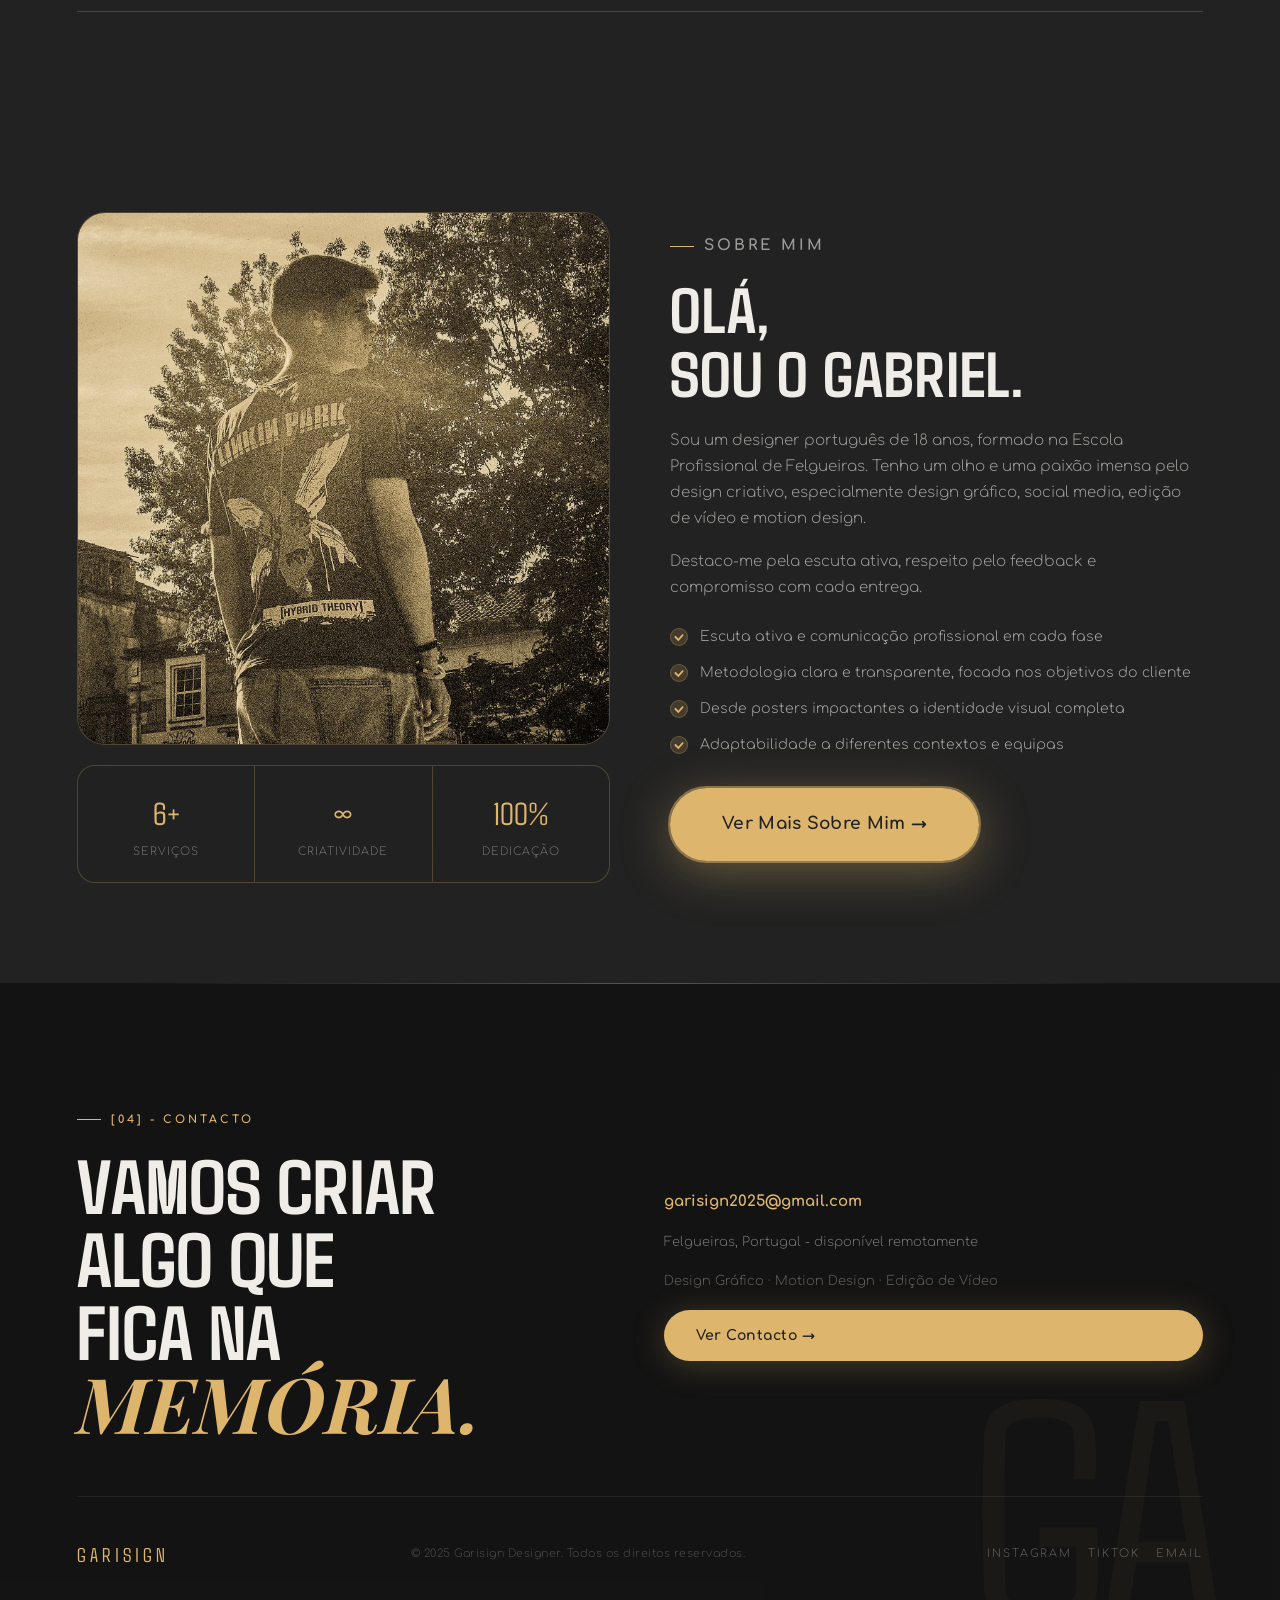
==== commit 4ffb9f3a: "Add files via upload" ====
--- a/index.html
+++ b/index.html
@@ -257,7 +257,7 @@
 <section id="about">
   <div class="about-visual reveal">
     <div class="about-frame">
-      <img class="about-photo" src="eu.webp" alt="Gabriel — Garisign Designer">
+      <img class="about-photo" src="eu.webp" alt="Gabriel — Garisign Designer" width="238" height="238" loading="lazy">
     </div>
     <div class="about-stats">
       <div class="astat"><span class="astat-num">6+</span><span class="astat-label" data-i18n="stats.services">Serviços</span></div>
--- a/styles.css
+++ b/styles.css
@@ -147,9 +147,9 @@
     font-size: 28px; color: var(--gold); letter-spacing: 2px;
   }
   @keyframes splash-logo-reveal {
-    0% { opacity: 0; transform: translateY(18px) scale(0.82); filter: blur(10px); }
-    58% { opacity: 1; transform: translateY(-3px) scale(1.035); filter: blur(0); }
-    100% { opacity: 1; transform: translateY(0) scale(1); filter: blur(0); }
+    0% { opacity: 0; transform: translateY(18px) scale(0.82); }
+    58% { opacity: 1; transform: translateY(-3px) scale(1.035); }
+    100% { opacity: 1; transform: translateY(0) scale(1); }
   }
   @keyframes splash-glow {
     from { opacity: 0.48; transform: scale(0.78); }
@@ -176,8 +176,8 @@
     animation: splash-name-reveal 0.9s 0.42s cubic-bezier(0.16,1,0.3,1) both;
   }
   @keyframes splash-name-reveal {
-    from { opacity: 0; transform: translateY(8px); letter-spacing: 8px; }
-    to { opacity: 1; transform: translateY(0); letter-spacing: 5px; }
+    from { opacity: 0; transform: translateY(8px); }
+    to { opacity: 1; transform: translateY(0); }
   }
 
   /* â”€â”€ NAV â”€â”€ */
